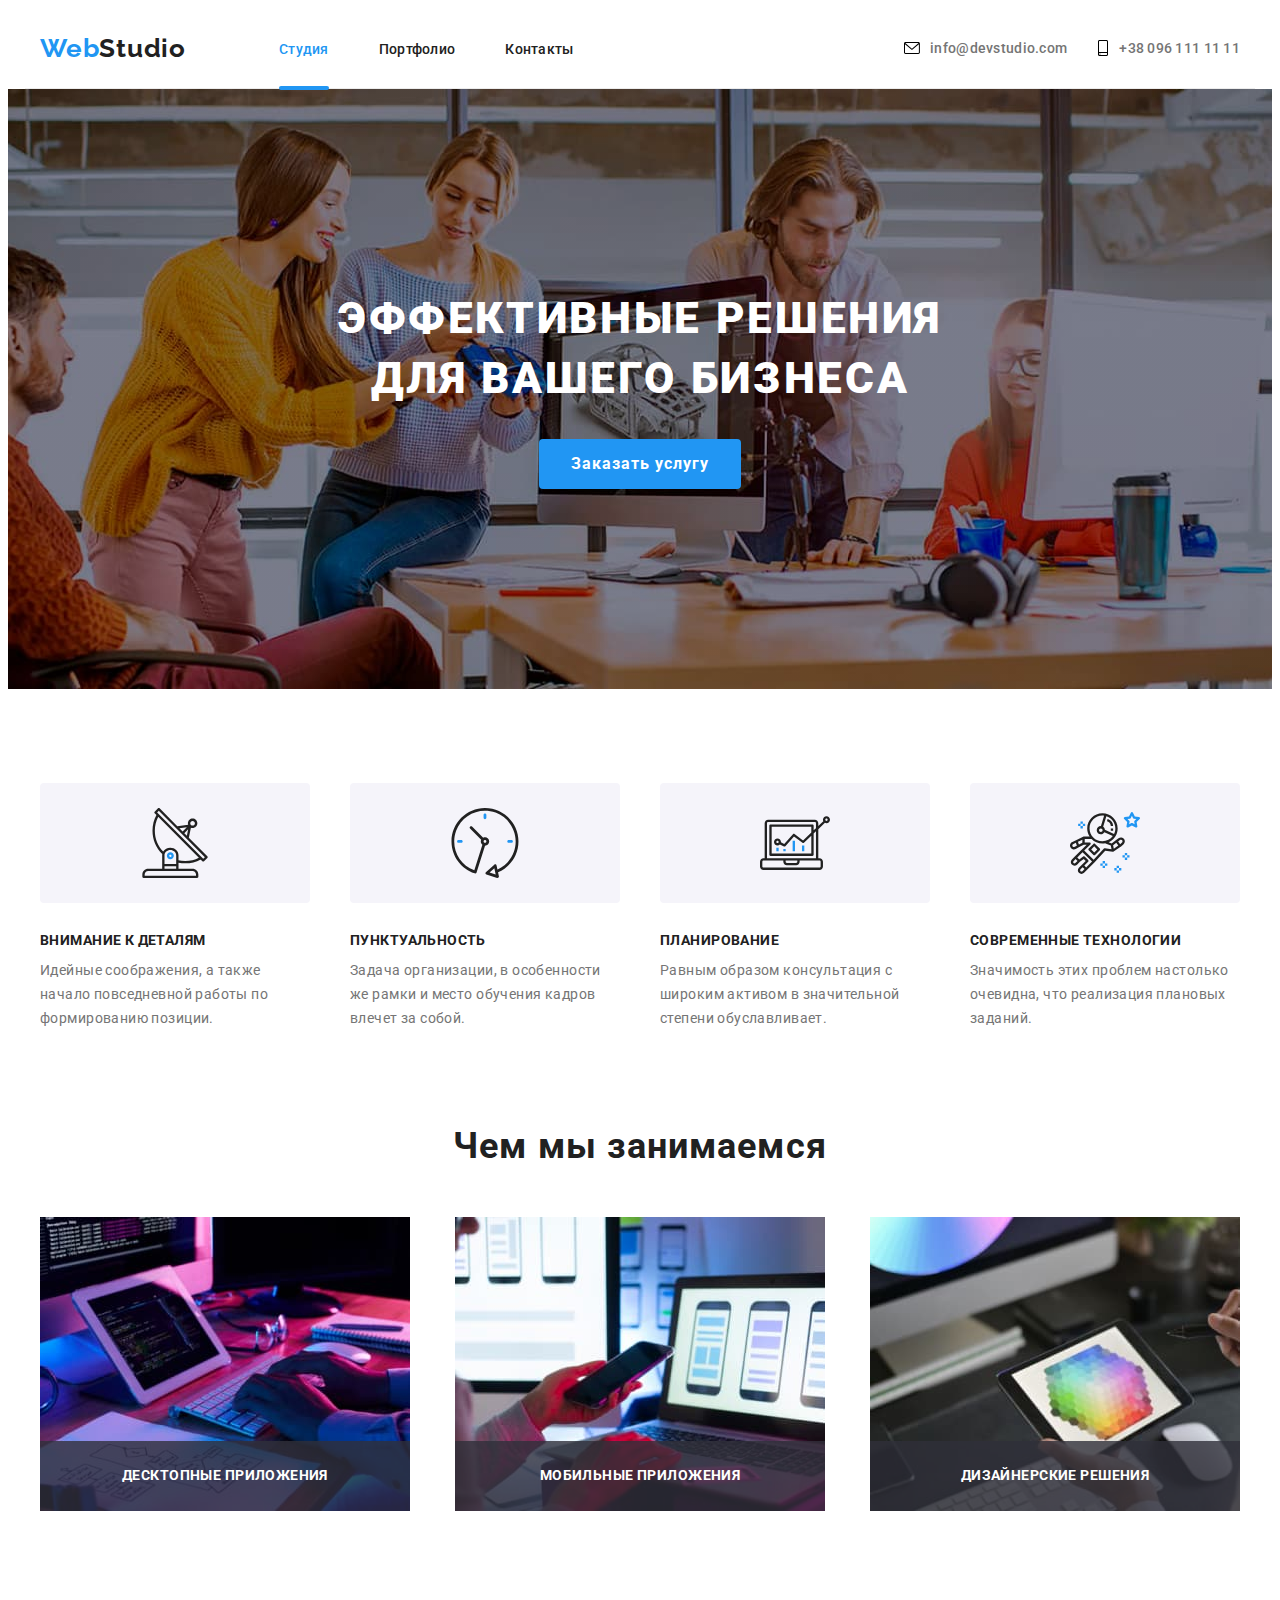
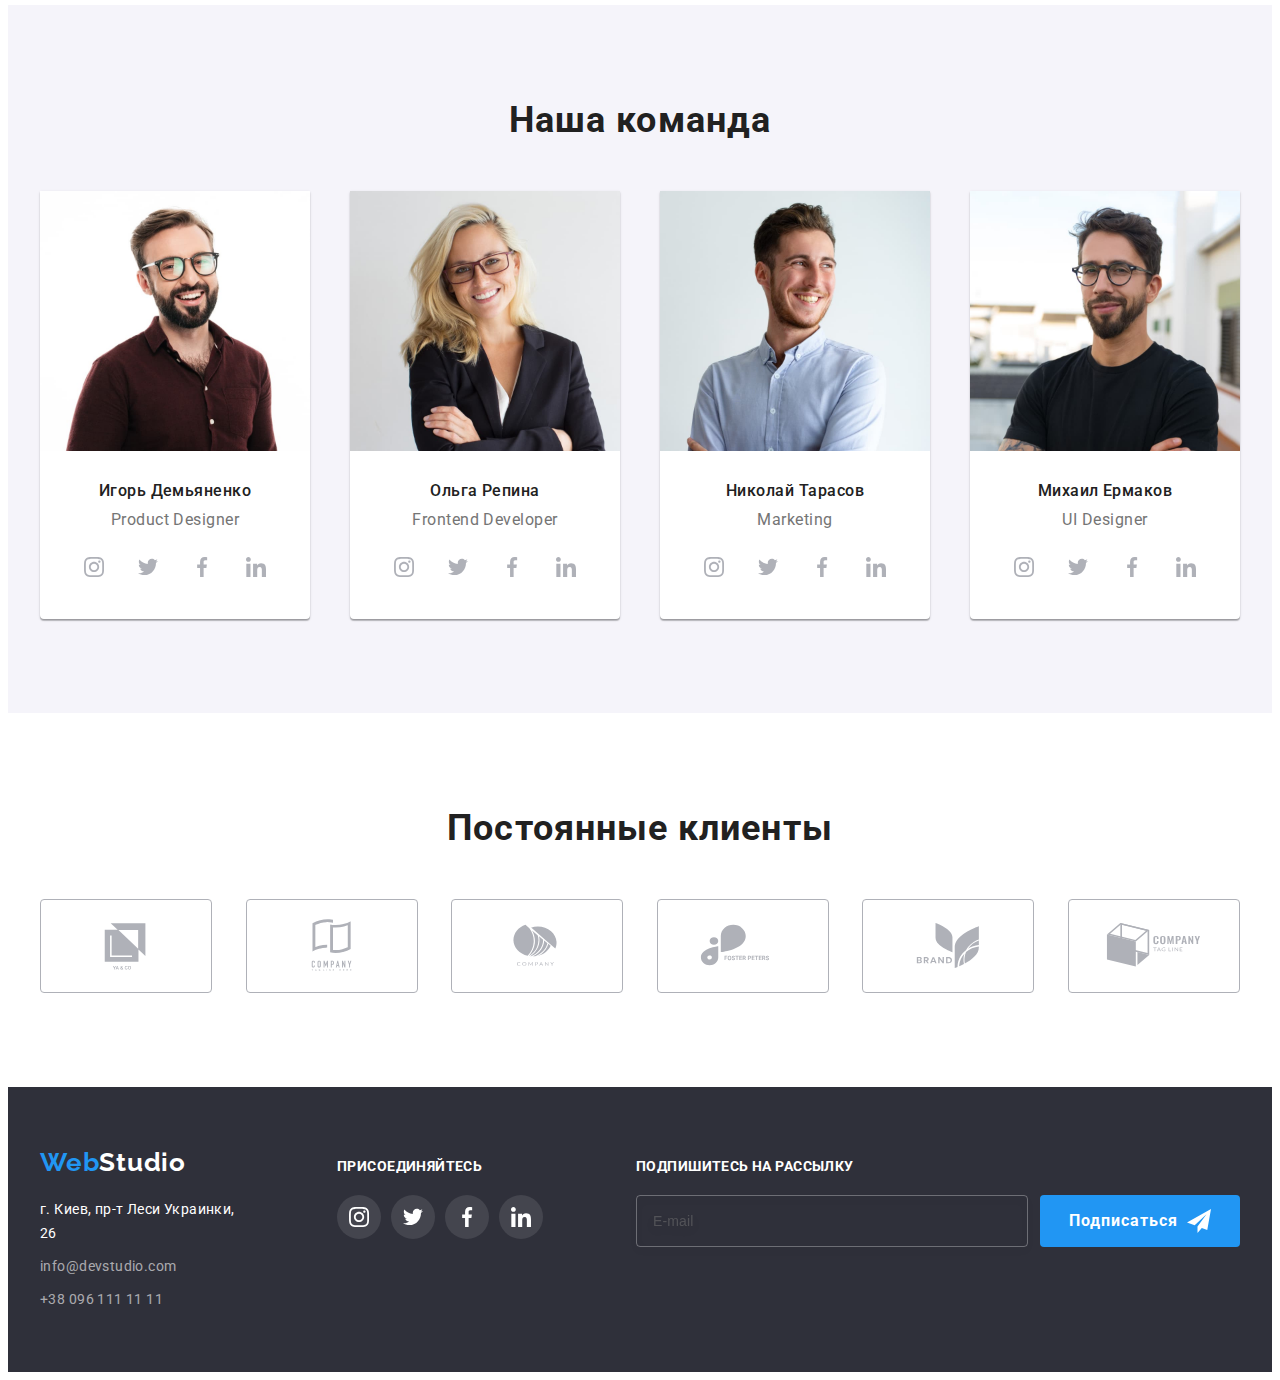
==== index.html @ 103e04bd "Initial commit" ====
<!DOCTYPE html>
<html lang="ru">
<head>
    <meta charset="UTF-8">
    <meta http-equiv="X-UA-Compatible" content="IE=edge">
    <meta name="viewport" content="width=device-width, initial-scale=1.0">
    <title>Document</title>
    <link rel="preconnect" href="https://fonts.googleapis.com">
    <link rel="preconnect" href="https://fonts.gstatic.com" crossorigin>
    <link href="https://fonts.googleapis.com/css2?family=Raleway:wght@700&family=Roboto:wght@400;500;700;900&display=swap"
        rel="stylesheet">
    <link rel="stylesheet" href="https://cdnjs.cloudflare.com/ajax/libs/modern-normalize/1.1.0/modern-normalize.min.css"
        integrity="sha512-wpPYUAdjBVSE4KJnH1VR1HeZfpl1ub8YT/NKx4PuQ5NmX2tKuGu6U/JRp5y+Y8XG2tV+wKQpNHVUX03MfMFn9Q=="
        crossorigin="anonymous" referrerpolicy="no-referrer" />
    <link rel="stylesheet" href="./css/styles.css">
</head>
<body>
    <header class="header conteiner">
        <div class=" box-header">
            <nav class="nav">
                <div><a href="./index.html" lang="en" class="logo"> <span>Web</span>Studio</a>
                </div>
                <ul class="nav-list">
                    <li class="nav-li"><a href="./index.html" class="nav-link"> <span class="active-page">Студия</span> </a></li>
                    <li class="nav-li"><a href="./portfolio.html" class="nav-link">Портфолио</a></li>
                    <li class="nav-li"><a href="" class="nav-link">Контакты</a></li>
                </ul>
            </nav>
        <div class="box-address">
            <a href="mailto:info@devstudio.com" class="contact">
                <svg width="16" height="12" class="icon-contact">
                    <use href="./images/icons.svg#icon-envelope"></use>
                </svg>
                info@devstudio.com </a>
        
            <a href="tel:+38096111111" class="contact">
                <svg width="12" height="16" class="icon-contact">
                    <use href="./images/icons.svg#icon-smartphone"></use>
                </svg>
                +38 096 111 11 11</a>
        </div>
        </div>
    
    </header>
<main>
    <section class="hero">
        <h1>Эффективные решения<br/> для вашего бизнеса</h1>
        <button type="button" class="button" data-modal-open>Заказать услугу</button>
    </section>

    <section class="benefits section">
        <div class="conteiner">
            <h2>Наши преимущество</h2>
            <ul class="benefits-list">
                <li class="benefits-list-item">
                    <div class="benefits-box">
                        <svg width="70" height="70">
                            <use href="./images/icons.svg#icon-antenna-1"></use>
                        </svg>
                    </div>
                    <h3>Внимание к деталям</h3>
                    <p>Идейные соображения, а также начало повседневной работы по формированию позиции.</p>
                </li>
                <li class="benefits-list-item">
                    <div class="benefits-box">
                        <svg width="70" height="70">
                            <use href="./images/icons.svg#icon-clock"></use>
                        </svg>
                    </div>
                    <h3>Пунктуальность</h3>
                    <p>Задача организации, в особенности же рамки и место обучения кадров влечет за собой.</p>
                </li>
                <li class="benefits-list-item">
                    <div class="benefits-box">
                        <svg width="70" height="70">
                            <use href="./images/icons.svg#icon-diagram"></use>
                        </svg>
                    </div>
                    <h3>Планирование</h3>
                    <p>Равным образом консультация с широким активом в значительной степени обуславливает.</p>
                </li>
                <li class="benefits-list-item">
                    <div class="benefits-box">
                        <svg width="70" height="70">
                            <use href="./images/icons.svg#icon-astronaut"></use>
                        </svg>
                    </div>
                    <h3>Cовременные технологии</h3>
                    <p>Значимость этих проблем настолько очевидна, что реализация плановых заданий.</p>
                </li>
            </ul>

        </div>
         
    </section>
    <section class="work section">
        <div class="conteiner">
            <h2>Чем мы занимаемся</h2>
            <ul class="work-list">
                <li class="work-list-item"> <img src="./images/box1.jpg" alt="написание кода" width="370" /> 
                    <div class="label">
                        <h3 class="title">Десктопные приложения</h3>
                    </div>
                </li>
                <li class="work-list-item"> <img src="./images/box2.jpg" alt="макет контента на телефон" width="370" /> 
                    <div class="label">
                        <h3 class="title">Мобильные приложения</h3>
                    </div>
                </li>
                <li class="work-list-item"> <img src="./images/box3.jpg" alt="палитра цветов на планшете" width="370" />
                    <div class="label">
                        <h3 class="title">Дизайнерские решения</h3>
                    </div>
                </li>
            </ul>
        </div>
       
    </section>
    <section class="comand  section">
        <div class="conteiner">
            <h2>Наша команда</h2>
            <ul class="comand-list">
                <li class="comand-list-item">
                    <img src="./images/img.jpg" alt="Игорь Демьяненко" width="270" />
                    <div class="about">
                        <h3>Игорь Демьяненко</h3>
                        <p>Product Designer</p>
                        <ul class="social-box">
                            <li class="social-icon">
                                <a href="" class="social-icon-link">
                                    <svg width="20" height="20">
                                        <use href="./images/icons.svg#icon-instagram"></use>
                                    </svg>
                                </a>
                                    
                            </li>
                            <li class="social-icon"> 
                                <a href="" class="social-icon-link">
                                    <svg width="20" height="20">
                                        <use href="./images/icons.svg#icon-twitter"></use>
                                    </svg>
                                </a>
                                    
                            </li>
                            <li class="social-icon">
                                <a href="" class="social-icon-link">
                                    <svg width="20" height="20">
                                        <use href="./images/icons.svg#icon-facebook"></use>
                                    </svg>
                                </a>
                                    
                            </li>
                            <li class="social-icon">
                                <a href="" class="social-icon-link">
                                    <svg width="20" height="20">
                                        <use href="./images/icons.svg#icon-linkedin"></use>
                                    </svg>
                                </a>
                                    
                            </li>
                        </ul>
                    </div>
                </li>
                <li class="comand-list-item">
                    <img src="./images/img2.jpg" alt="Ольга Репина" width="270" />
                    <div class="about">
                        <h3>Ольга Репина</h3>
                        <p>Frontend Developer</p>
                        <ul class="social-box">
                            <li class="social-icon">
                                <a href="" class="social-icon-link">
                                    <svg width="20" height="20">
                                        <use href="./images/icons.svg#icon-instagram"></use>
                                    </svg>
                                </a>
                        
                            </li>
                            <li class="social-icon">
                                <a href="" class="social-icon-link">
                                    <svg width="20" height="20">
                                        <use href="./images/icons.svg#icon-twitter"></use>
                                    </svg>
                                </a>
                        
                            </li>
                            <li class="social-icon">
                                <a href="" class="social-icon-link">
                                    <svg width="20" height="20">
                                        <use href="./images/icons.svg#icon-facebook"></use>
                                    </svg>
                                </a>
                        
                            </li>
                            <li class="social-icon">
                                <a href="" class="social-icon-link">
                                    <svg width="20" height="20">
                                        <use href="./images/icons.svg#icon-linkedin"></use>
                                    </svg>
                                </a>
                        
                            </li>
                        </ul>
                    </div>
                </li>
                <li class="comand-list-item">
                    <img src="./images/img3.jpg" alt="Николай Тарасов" width="270" />
                    <div class="about">
                        <h3>Николай Тарасов</h3>
                        <p>Marketing</p>
                        <ul class="social-box">
                            <li class="social-icon">
                                <a href="" class="social-icon-link">
                                    <svg width="20" height="20">
                                        <use href="./images/icons.svg#icon-instagram"></use>
                                    </svg>
                                </a>
                        
                            </li>
                            <li class="social-icon">
                                <a href="" class="social-icon-link">
                                    <svg width="20" height="20">
                                        <use href="./images/icons.svg#icon-twitter"></use>
                                    </svg>
                                </a>
                        
                            </li>
                            <li class="social-icon">
                                <a href="" class="social-icon-link">
                                    <svg width="20" height="20">
                                        <use href="./images/icons.svg#icon-facebook"></use>
                                    </svg>
                                </a>
                        
                            </li>
                            <li class="social-icon">
                                <a href="" class="social-icon-link">
                                    <svg width="20" height="20">
                                        <use href="./images/icons.svg#icon-linkedin"></use>
                                    </svg>
                                </a>
                        
                            </li>
                        </ul>
                    </div>
                </li>
                <li class="comand-list-item">
                    <img src="./images/img4.jpg" alt="Михаил Ермаков" width="270" />
                    <div class="about">
                        <h3>Михаил Ермаков</h3>
                        <p>UI Designer</p>
                        <ul class="social-box">
                            <li class="social-icon">
                                <a href="" class="social-icon-link">
                                    <svg width="20" height="20">
                                        <use href="./images/icons.svg#icon-instagram"></use>
                                    </svg>
                                </a>
                        
                            </li>
                            <li class="social-icon">
                                <a href="" class="social-icon-link">
                                    <svg width="20" height="20">
                                        <use href="./images/icons.svg#icon-twitter"></use>
                                    </svg>
                                </a>
                        
                            </li>
                            <li class="social-icon">
                                <a href="" class="social-icon-link">
                                    <svg width="20" height="20">
                                        <use href="./images/icons.svg#icon-facebook"></use>
                                    </svg>
                                </a>
                        
                            </li>
                            <li class="social-icon">
                                <a href="" class="social-icon-link">
                                    <svg width="20" height="20">
                                        <use href="./images/icons.svg#icon-linkedin"></use>
                                    </svg>
                                </a>
                        
                            </li>
                        </ul>
                    </div>
                </li>
            </ul>
        </div>
        
    </section>
    <section class="clients section">
        <div class="conteiner">
            <h2>Постоянные клиенты</h2>
            <ul class="clients-list">
                <li class="client-list-item">
                    <a href="" class="clients-link">
                        <svg width="106" height="60">
                            <use href="./images/icons.svg#icon-Logo"></use>
                        </svg>
                    </a>
                </li>
                <li class="client-list-item">
                    <a href="" class="clients-link">
                        <svg width="106" height="60">
                            <use href="./images/icons.svg#icon-Logo2"></use>
                        </svg>
                    </a>
                </li>
                <li class="client-list-item">
                    <a href="" class="clients-link">
                        <svg width="106" height="60">
                            <use href="./images/icons.svg#icon-Logo3"></use>
                        </svg>
                    </a>
                </li>
                <li class="client-list-item">
                    <a href="" class="clients-link">
                        <svg width="106" height="60">
                            <use href="./images/icons.svg#icon-Logo4"></use>
                        </svg>
                    </a>
                </li>
                <li class="client-list-item">
                    <a href="" class="clients-link">
                        <svg width="106" height="60">
                            <use href="./images/icons.svg#icon-Logo5"></use>
                        </svg>
                    </a>
                </li>
                <li class="client-list-item">
                    <a href="" class="clients-link">
                        <svg width="106" height="60">
                            <use href="./images/icons.svg#icon-Logo6"></use>
                        </svg>
                    </a>
                </li>
                
            </ul>
        </div>

    </section>

     
</main>
    <footer class="footer">
        <div class="conteiner">
            <div class="contact-box">
                <a href="./index.html" lang="en" class="logo-footer"> <span>Web</span>Studio</a>
                <address>
                    <ul>
                        <li class="address-list"> <a href="https://goo.gl/maps/yEBao31RHu9TZT2b6" class="address">г. Киев, пр-т Леси
                                Украинки, 26</a> </li>
                        <li class="address-list"> <a href="mailto:info@devstudio.com" class="mail">info@devstudio.com</a></li>
                        <li class="address-list"> <a href="tel:+38096111111" class="tell">+38 096 111 11 11</a></li>
                    </ul>
                </address>
            </div>
            <div class="social-box-footer">
                <h2 class="title-footer" >Присоединяйтесь</h2>
                <ul class="social-list-footer">
                    <li class="social-icon-footer">
                        <a href="" class="footer-social-link">
                            <svg width="20" height="20">
                                <use href="./images/icons.svg#icon-instagram"></use>
                            </svg>
                        </a>
                        
                    </li>
                    <li class="social-icon-footer">
                        <a href="" class="footer-social-link">
                            <svg width="20" height="20">
                                <use href="./images/icons.svg#icon-twitter"></use>
                            </svg>
                        </a>
                        
                    </li>
                    <li class="social-icon-footer">
                        <a href="" class="footer-social-link">
                            <svg width="20" height="20">
                                <use href="./images/icons.svg#icon-facebook"></use>
                            </svg>
                        </a>
                        
                    </li>
                    <li class="social-icon-footer">
                        <a href="" class="footer-social-link">
                            <svg width="20" height="20">
                                <use href="./images/icons.svg#icon-linkedin"></use>
                            </svg>
                        </a>
                    </li>
                </ul>
            </div>
            <form class="footer-form">
                <h2 class="title-footer">Подпишитесь на рассылку</h2>
                <div class="form">
                <label for="email"></label>
                <input type="email" name="email" id="email" placeholder="E-mail" class="email">
                <button type="submit" class="button">
                    <span>Подписаться</span> 
                    <svg  width="24" height="24" >
                        <use href="./images/icons.svg#icon-send"></use>
                    </svg>
                </button>
                </div>
                
            </form>
            
        </div>
        
    </footer>


<div class="backdrop is-hidden" data-modal>
    <div class="modal is-hidden">
        <form class="form-modal">
            <h3 class="title">Оставьте свои данные, мы вам перезвоним</h3>

            <label class="form-field">
                <span class="form-label">Имя</span>
                <input class="form-input" type="text" name="user-name" placeholder=" ">
                <span class="form-icon">
                    <svg width="18" height="18">
                        <use href="./images/icons.svg#icon-person"></use>
                    </svg>
                </span>
            </label>

             <label class="form-field">
                <span class="form-label">Телефон</span>
                <input class="form-input" type="tel" name="user-tel" placeholder=" ">
                <span class="form-icon">
                    <svg width="18" height="18">
                        <use href="./images/icons.svg#icon-phone"></use>
                    </svg>
                </span>
            </label>
          
            <label class="form-field">
                <span class="form-label">Почта</span>
                <input class="form-input" type="email" name="user-email" placeholder=" ">
                <span class="form-icon">
                    <svg width="18" height="18">
                        <use href="./images/icons.svg#icon-email"></use>
                    </svg>
                </span>
            </label>

            <label class="form-coment">
                <span class="form-label">Комментарий</span>
                <textarea  class="form-texterea" name="user-coment" placeholder="Введите текст"></textarea>
                <!-- <span class="form-icon">
                    <svg width="18" height="18">
                        <use href="./images/icons.svg#icon-email"></use>
                    </svg>
                </span> -->
            </label>

            <label class="form-checkbox">
                <input class="form-checkbox-hid" type="checkbox" name="policy">
                <span class="check-icon">
                    <svg class="border" width="16" height="15">
                        <use href="./images/icons.svg#icon-check"></use>
                    </svg>
                </span>
                <span class="label-checkbox">Соглашаюсь с рассылкой и принимаю <a href="" class="policy">Условия договора</a></span>
                
            </label>
            
            <button type="submit" class="button">Отправить</button>
            
        </form>
      <button type="button" class="close-icon" data-modal-close>
        <svg width="11" height="11">
            <use href="./images/icons.svg#icon-Vector">  </use>
        </svg>
      </button>
    </div>
</div>

<script src="./js/modal.js"></script>

</body>
</html>
---- css/styles.css ----
:root {
    --primary-text-color: #757575;
    --title-text-color: #212121;
    --accent-color:  #2196F3;
    --primary-white-color: #ffffff;
    --icons-color: #AFB1B8;
}

body {
        background-color: var(--primary-white-color);
        color: var(--primary-text-color);
        font-family:  Roboto, sans-serif;
        
}

h1, h2, h3, ul, p {
    margin: 0;
    padding: 0;
}

img {
    display: block;
}


/* *:hover,
*:focus {
    transition: opacity 2500ms cubic-bezier(0.4, 0, 0.2, 1);
} */

.conteiner {
    width: 1200px;
    margin-left: auto;
    margin-right: auto;
    padding-left: 15px;
    padding-right: 15px;
}

.section {
    padding-top: 94px;
    padding-bottom: 94px;

    
}



/* HEADER */

.header {
    /* height: 80px; */
    border-bottom: #ECECEC solid 1px;
    /* border: 1px solid red; */

}

.box-header {
    display: flex;
    justify-content: space-between;
    align-items: center;

}

.nav {
    display: flex;
    align-items: center;
}

.nav-list {
    display: flex;
}

.nav-li {
    position: relative;
}

.nav-li:not(:last-child) {
    margin-right: 50px;
}

.box-address {
    display: flex;
}



.box-contact{
    display: flex;
    align-items: center;

}
.box-contact:first-child {
    margin-right: 50px;
}


.nav-link {
    color: var(--title-text-color);
    font-weight: 500;
    font-size: 14px;
    line-height: 1.17;
    letter-spacing: 0.02em;
    text-decoration: none;

    padding: 32px 0;

    transition: color 250ms cubic-bezier(0.4, 0, 0.2, 1);
}



.nav-li,
.footer li {
    list-style-type: none;

}

.nav-link:hover,
.nav-link:focus,
.logo:hover,
.logo:focus,
.contact:hover,
.contact:focus,
.address:hover,
.address:focus,
.mail:hover,
.mail:focus,
.tell:hover,
.tell:focus {
    color: var(--accent-color);
    
}

.logo {
    margin-right: 93px;

    color: var(--title-text-color);
    font-family: 'Raleway';
    font-weight: 700;
    font-size: 26px;
    line-height: 1.19;
    letter-spacing: 0.03em;
    text-decoration: none;

    transition: color 250ms cubic-bezier(0.4, 0, 0.2, 1);
}

.logo span,
.active-page {
    color: var(--accent-color);
}

.active-page::after {
    position: absolute;
    content: "";
    left: 0;
    bottom: -32px;
    height: 4px;
    width: 100%;
    background-color: var(--accent-color);
    border-radius: 2px;
}


.contact {
    display: flex;
    align-items: center;


    color: var(--primary-text-color);
    text-decoration: none;
    font-weight: 500;
    font-size: 14px;
    line-height: 1.17;
    letter-spacing: 0.02em;

    padding: 32px 0;

    transition: color 250ms cubic-bezier(0.4, 0, 0.2, 1),
    fill 250ms cubic-bezier(0.4, 0, 0.2, 1);
   }

.contact:first-child {
       margin-right: 30px;
    }

.icon-header {
        padding-right: 10px;
    }

.contact:hover,
.contact:focus {
        fill: var(--accent-color);
    }

.contact span {
    color: var(--accent-color);
}


/* .contact::before {
    content: "";
    width: 16px;
    height: 12px;
    pading-right: 10px;
    background: red;
    background-image: url(../images/icons.svg#icon-smartphone);
    background-size: contain;
} */

.icon-contact {
    margin-right: 10px;
}




/* HERO */


.hero {
    /* height: calc(100vh - 80px);
    displey: flex;
    align-items: center;
    background-image: url("../images/baner.jpg"); */
    
    text-align: center;
    padding-top: 200px;
    padding-bottom: 200px;
    margin-left: auto;
    margin-right: auto;

    background: linear-gradient(to right, rgba(0, 0, 0, 0.1), 
    rgba(0, 0, 0, 0.1)), 
    url(../images/baner.jpg);
    background-repeat: no-repeat;
    background-size: cover;
    background-position: 50% 50%;

}

.hero h1 {
    margin-bottom: 30px;
 
    color: #ffffff;
    font-weight: 900;
    font-size: 44px;
    line-height: 1.36;
    letter-spacing: 0.06em;
    text-transform: uppercase;
}

.button {
   
    padding-top: 10px;
    padding-left: 32px;
    padding-bottom: 10px;
    padding-right: 32px;
    border-radius: 4px;

    background-color: var(--accent-color);
    font-family: inherit;
    font-weight: 700;
    font-size: 16px;
    line-height: 1.88;
    letter-spacing: 0.06em;
    color: #FFFFFF;
    border: none;
    cursor: pointer;
}


/* НАШЕ ПРЕИМУЩЕСТВО */

.benefits h2 {
    position: absolute;
    width: 1px;
    height: 1px;
    margin: -1px;
    border: 0;
    padding: 0;
    clip: rect(0 0 0 0);
    overflow: hidden;
}

.benefits-list {
    display: flex;
    justify-content: space-between;
}

.benefits h3 {
    margin-bottom: 10px;

    font-weight: 700;
    font-size: 14px;
    line-height: 1.14;
    letter-spacing: 0.03em;
    text-transform: uppercase;
    color: var(--title-text-color);
}

.benefits-list-item {
    width: 270px;
}

.benefits-box {
    display: flex;
    justify-content: center;
    align-items: center;
    margin-bottom: 30px;
    width: 270px;
    height: 120px;
    background-color: #F5F4FA;
    border-radius: 4px;
}


.benefits li,
.work li,
.comand li,
.filter li,
.examples li {
    list-style-type: none;
}

.benefits p {
    font-size: 14px;
    line-height: 1.71;
    letter-spacing: 0.03em;
}

/* WORK */

.work {
   padding-top: 0; 
}


.work-list {
    display: flex;
    justify-content: space-between;
}

.work-list-item {
    position: relative;
    
}

.work-list .label {
    display: flex;
    justify-content: center;
    align-items: center;

    position: absolute;
    left: 0;
    bottom: 0;
    
    height: 70px;
    width: 100%;
    background-color: rgba(47, 48, 58, 0.8);
}

.work-list .title {
    
    font-weight: 700;
    font-size: 14px;
    line-height: 1.14;
    text-align: center;
    
    letter-spacing: 0.03em;
    text-transform: uppercase;
    color: var(--primary-white-color);
}

.work h2,
.comand h2,
.clients h2 {
    margin-bottom: 50px;

    font-weight: 700;
    font-size: 36px;
    line-height: 1.17;
    text-align: center;
    letter-spacing: 0.03em;
    color: var(--title-text-color);
}



/* COMAND */

.comand  {
    background: #F5F4FA;
}

.comand-list {
    display: flex;
    justify-content: space-between;
}

.about {
    padding-top: 30px;
    padding-bottom: 30px;
    font-weight: 400;
    font-size: 16px;
    letter-spacing: 0.03em;
}

.comand h3 {
    /* margin-top: 30px; */
    margin-bottom: 10px;

    font-weight: 500;
    font-size: 16px;
    line-height: 1.19;
    color: var(--title-text-color);
    text-align: center;
}

.comand-list-item {
    width: 270px;
    /* height: 368px; */
    background: var(--primary-white-color);

    box-shadow: 0px 1px 3px rgba(0, 0, 0, 0.12), 0px 1px 1px rgba(0, 0, 0, 0.14), 0px 2px 1px rgba(0, 0, 0, 0.2);
    border-radius: 0px 0px 4px 4px;
}

.comand-list-item p {
    text-align: center
}

.social-box {
    display: flex;
    margin-top: 16px;
    justify-content: center;
}



.social-icon-link {
    display: flex;
    justify-content: center;
    align-items: center;

    width: 44px;
    height: 44px;
    border-radius: 50%;
    background-color: transparent;
    fill: var(--icons-color);

    transition: fill 250ms cubic-bezier(0.4, 0, 0.2, 1),
    background-color 250ms cubic-bezier(0.4, 0, 0.2, 1);
}

.social-icon-link:hover,
.social-icon-link:focus {
    fill: var(--primary-white-color);
    background-color: var(--accent-color);
}

.social-icon:not(:last-child) {
    margin-right: 10px;
}


/* CLIENTS */

.clients-list {
    
}

.client-list-item {
    list-style-type: none;
    
    }

.clients-list {
    display: flex;
    justify-content: space-between;

    }

.clients-link {
    display: flex;
    justify-content: center;
    align-items: center;

    width: 170px;
    height: 92px;
    border: 1px solid var(--icons-color);
    fill: var(--icons-color);
    border-radius: 4px;
    
    transition: fill 200ms cubic-bezier(0.4, 0, 0.2, 1),
    border-color 250ms cubic-bezier(0.4, 0, 0.2, 1);
}

    
        

.clients-link:hover,
.clients-link:focus {
    border-color: var(--accent-color);
    fill: var(--accent-color);

}


/* FOOTER */

.footer {
    
    /* padding-top: 60px; */
    /* padding-bottom: 60px; */
    background-color: #2F303A;
    /* width: 100vw; */
        
}

.footer .conteiner {
    display: flex;
}

.footer .contact-box {
    padding: 60px 0;
}


.logo-footer {
    display: inline-block;
   
    color: var(--primary-white-color);
    font-family: 'Raleway';
    font-weight: 700;
    font-size: 26px;
    line-height: 1.19;
    letter-spacing: 0.03em;
}

.logo-footer span {
    color: var(--accent-color);
}

.footer a {
    text-decoration: none;
}

.address-list:first-child {
    margin-top: 20px;
}

.address-list {
    margin-top: 9px;
    font-style: normal;
}

.address {
    display: inline-block;
   

    font-size: 14px;
    line-height: 1.71;
    letter-spacing: 0.03em;
    color: var(--primary-white-color);
    

}

.mail,
.tell {
    display: inline-block;
    

    font-weight: 400;
    font-size: 14px;
    line-height: 1.71;
    letter-spacing: 0.03em;
    color: rgba(255, 255, 255, 0.6);
   
}

.social-box-footer {
    margin-left: 85px;
    padding-top: 72px;
    padding-bottom: 100px;
}


.title-footer {
    margin-bottom: 20px;
    font-weight: 700;
    font-size: 14px;
    line-height: 1.14;
    letter-spacing: 0.03em;
    text-transform: uppercase;
    color: var(--primary-white-color);
}

.footer-social-link {
    display: flex;
    justify-content: center;
    align-items: center;
    
    width: 44px;
    height: 44px;
    border-radius: 50%;
    background-color: rgba(255, 255, 255, 0.1);
    fill: var(--primary-white-color);

    transition: background-color 250ms cubic-bezier(0.4, 0, 0.2, 1);

    
}

.footer-social-link:hover,
.footer-social-link:focus {
    background-color: var(--accent-color)
}

.social-list-footer {
    display: flex;

}

.social-icon-footer:not(:last-child) {
    margin-right: 10px;
}


.footer-form {
    margin-left: 93px;
    padding-top: 72px;
    padding-bottom: 94px;
}


.footer-form .form {
    display: flex;
}

.footer-form .email {
    width: 358px;
    background-color: inherit;
    padding: 15px 16px;
    margin-right: 12px;

    font-weight: 400;
    font-size: 16px;
    line-height: 1.25;
    letter-spacing: 0.03em;
    color: rgba(255, 255, 255, 0.6);
    border: 1px solid rgba(255, 255, 255, 0.3);
    filter: drop-shadow(0px 4px 4px rgba(0, 0, 0, 0.15));
    border-radius: 4px;
}

.footer-form .button {
    width: 200px;
    padding: 10px 29px;
    display: flex;
    justify-content: space-between;
    align-items: center;
    
}




/* PORTFOLIO */

.portfolio-title {
    display: none;
}

.filter {
    display: flex;
    justify-content: center;
    margin-bottom: 50px;
  }

.button-filter {
    display: inline-block;
    padding-left: 22px;
    padding-bottom: 6px;
    padding-right: 22px;
    padding-top: 6px;
    border-radius: 4px;

    background-color: #F5F4FA;
    font-family: inherit;
    font-weight: 500;
    font-size: 16px;
    line-height: 1.62;
    text-align: center;
    letter-spacing: 0.03em;
    color: var(--title-text-color);
    border: none;
    list-style-type: none;
    cursor: pointer;

    transition: background-color 250ms cubic-bezier(0.4, 0, 0.2, 1),
    color 250ms cubic-bezier(0.4, 0, 0.2, 1),
    box-shadow 250ms cubic-bezier(0.4, 0, 0.2, 1);
}

.filter-li:not(:last-child) {
    margin-right: 8px;
}



.button-filter:hover,
.button-filter:focus {
    background-color: #2196F3;
    color: var(--primary-white-color);
    box-shadow: 0px 3px 1px rgba(0, 0, 0, 0.1), 0px 1px 2px rgba(0, 0, 0, 0.08), 0px 2px 2px rgba(0, 0, 0, 0.12);
 }

.examples {
    display: flex;
    flex-wrap: wrap;
    justify-content: space-between;

    
}

.examples .box {
    position: relative;
    overflow: hidden;
}



.examples-list-item .hover {
    position: absolute;
    left: 0;
    top: 0;
    background-color: rgba(33, 150, 243, 0.9);
    height: 100%;
    width: 100%;

    padding: 63px 24px;

    transform: translateY(100%);
    transition: transform 250ms cubic-bezier(0.4, 0, 0.2, 1);

    font-size: 18px;
    line-height: 1.56;
    letter-spacing: 0.03em;
    color: var(--primary-white-color);

    /* opacity: 0; */

}

.examples-list-item:hover .hover {
    /* opacity: 1; */
    transform: translateY(0);
    
}


.examles-title {
    margin-bottom: 4px;
   
    font-weight: 700;
    font-size: 18px;
    line-height: 2;
    letter-spacing: 0.06em;
    color: var(--title-text-color);
}

.examples-list-item {
    height: 404px;
    width: 370px;
    
    margin-bottom: 30px;

    transition: box-shadow 250ms cubic-bezier(0.4, 0, 0.2, 1);
}

.examples-list-item:nth-last-child(-n+3){
    margin-bottom: 0;
}


 
.examples-list-item:hover,
.examples-list-item:focus {
    box-shadow: 
    0px 1px 1px rgba(0, 0, 0, 0.12), 
    0px 4px 4px rgba(0, 0, 0, 0.06), 
    1px 4px 6px rgba(0, 0, 0, 0.16);
}


.examples-list-item .about {
    padding-top: 20px;
    padding-right: 24px;
    padding-bottom: 20px;
    padding-left: 24px;
    border: #EEEEEE solid 1px;
    border-top: none;
}

.chapter {
    font-size: 16px;
    line-height: 1.88;
    letter-spacing: 0.03em;
    
}


/* MODAL */

.backdrop {
    position: fixed;
    top: 0;
    left: 0;
    background-color: rgba(0, 0, 0, 0.2);
    height: 100%;
    width: 100%;

    visibility: visible;
    opacity: 1;
    transform: scale(1);
    transition: opacity 250ms cubic-bezier(0.4, 0, 0.2, 1),
    transform 250ms cubic-bezier(0.4, 0, 0.2, 1),
    visibility 250ms cubic-bezier(0.4, 0, 0.2, 1);
}

.backdrop.is-hidden {
    visibility: hidden;
    pointer-events: none;
    opacity: 0;

    transform: scale(0.1);
 

}

.modal {
    position: absolute;
    top: 50%;
    left: 50%;
    transform: translate(-50%, -50%);
    width: 528px;
    height: 581px;
    background-color: var(--primary-white-color);
    box-shadow: 
    0px 1px 3px rgba(0, 0, 0, 0.12), 
    0px 1px 1px rgba(0, 0, 0, 0.14), 
    0px 2px 1px rgba(0, 0, 0, 0.2);
    border-radius: 4px;

    
}




.modal .close-icon {
    display: flex;
    justify-content: center;
    align-items: center;
    fill: var(--title-text-color);
    

    position: absolute;
    top: 8px;
    right: 8px;
    height: 30px;
    width: 30px;
    background-color: var(--primary-white-color);
    border: 1px solid rgba(0, 0, 0, 0.1);
    border-radius: 50%;
    cursor: pointer;

    fill: var(--title-text-color);
}


.modal .form-modal {
    padding: 40px;
    display: flex;
    flex-direction: column;

}


.modal .title {
    margin-bottom: 12px;
   
    font-weight: 700;
    font-size: 20px;
    line-height: 1.15;
    text-align: center;
    letter-spacing: 0.03em;

    color: var(--title-text-color);
}


.modal .form-field {
    position: relative;
    
    margin-bottom: 10px;

    /* border: 1px solid red; */
}


.modal .form-label {
    display: block;
    margin-bottom: 4px;

    font-weight: 400;
    font-size: 12px;
    line-height: 1.17;
    letter-spacing: 0.01em;
    
    color: var(--primary-text-color);

    /* border: 1px solid greenyellow; */
}

.modal .form-input {
    display: inline-block;
    width: 100%;
    height: 40px;
    padding-left: 42px;
    border: 1px solid rgba(33, 33, 33, 0.2);
    border-radius: 4px;
    cursor: pointer;

    transition: border-color 250ms cubic-bezier(0.4, 0, 0.2, 1);
    
}

.modal .form-icon {
    display: inline-block;
    position: absolute;
    bottom: 7px;
    left: 14px;
    fill: var(--title-text-color);

    transition: fill 250ms cubic-bezier(0.4, 0, 0.2, 1);
}

.modal .form-input:focus,
.modal .form-input:hover,
.modal .form-texterea:focus,
.modal .form-texterea:hover {
    border-color: var(--accent-color);
    
}

.modal .form-input:focus + .form-icon {
    fill: var(--accent-color);
}

.modal .form-input:focus,
.modal .form-texterea:focus {
    outline: none;
}

.modal .form-coment {
    position: relative;
    
}


.modal .form-texterea {
    resize: none;
    width: 100%;
    height: 120px;
    padding: 12px 16px;
    border: 1px solid rgba(33, 33, 33, 0.2);
    border-radius: 4px;
    cursor: pointer;
    transition: border-color 250ms cubic-bezier(0.4, 0, 0.2, 1);
}

::-webkit-input-placeholder {
    font-weight: 400;
    font-size: 14px;
    line-height: 1.14;
    letter-spacing: 0.01em;
    color: rgba(117, 117, 117, 0.5);

}

:-moz-placeholder {
    font-weight: 400;
    font-size: 14px;
    line-height: 1.14;
    letter-spacing: 0.01em;
    color: rgba(117, 117, 117, 0.5);
}

::-moz-placeholder {
    font-weight: 400;
    font-size: 14px;
    line-height: 1.14;
    letter-spacing: 0.01em;
    color: rgba(117, 117, 117, 0.5);
}

:-ms-input-placeholder {

    font-weight: 400;
    font-size: 14px;
    line-height: 1.14;
    letter-spacing: 0.01em;
    color: rgba(117, 117, 117, 0.5);
}

.modal .form-checkbox {
    margin-top: 20px;
    position: relative;
    margin-bottom: 30px;
  

}

.modal .form-checkbox-hid {
    position: absolute;
    width: 1px;
    height: 1px;
    margin: -1px;
    border: 0;
    padding: 0;
    clip: rect(0 0 0 0);
    overflow: hidden;
}


.modal .check-icon {
    display: inline-block;
    position: absolute;
    top: 3px;
    left: 0;
    width: 16px;
    height: 15px;
    fill: transparent;
    border: 1px solid var(--title-text-color);
    border-radius: 2px;
    transition: fill 250ms cubic-bezier(0.4, 0, 0.2, 1);
}

.modal .label-checkbox {

    font-weight: 400;
    font-size: 14px;
    line-height: 1.71;
    letter-spacing: 0.03em;
    color: var(--primary-text-color);

    margin-left: 36px;
    
}

.modal .form-checkbox-hid:checked + .check-icon {
    fill: var(--accent-color);

}


.modal .border {
    display: inline-block;
    position: absolute;
    top: -1px;
    left: -1px;
}


.modal .policy {
    color: var(--accent-color);
}

.modal .button {
    margin: 0 auto;
    width: 200px;
    box-shadow: 0px 4px 4px rgba(0, 0, 0, 0.15);
    border-radius: 4px;
}
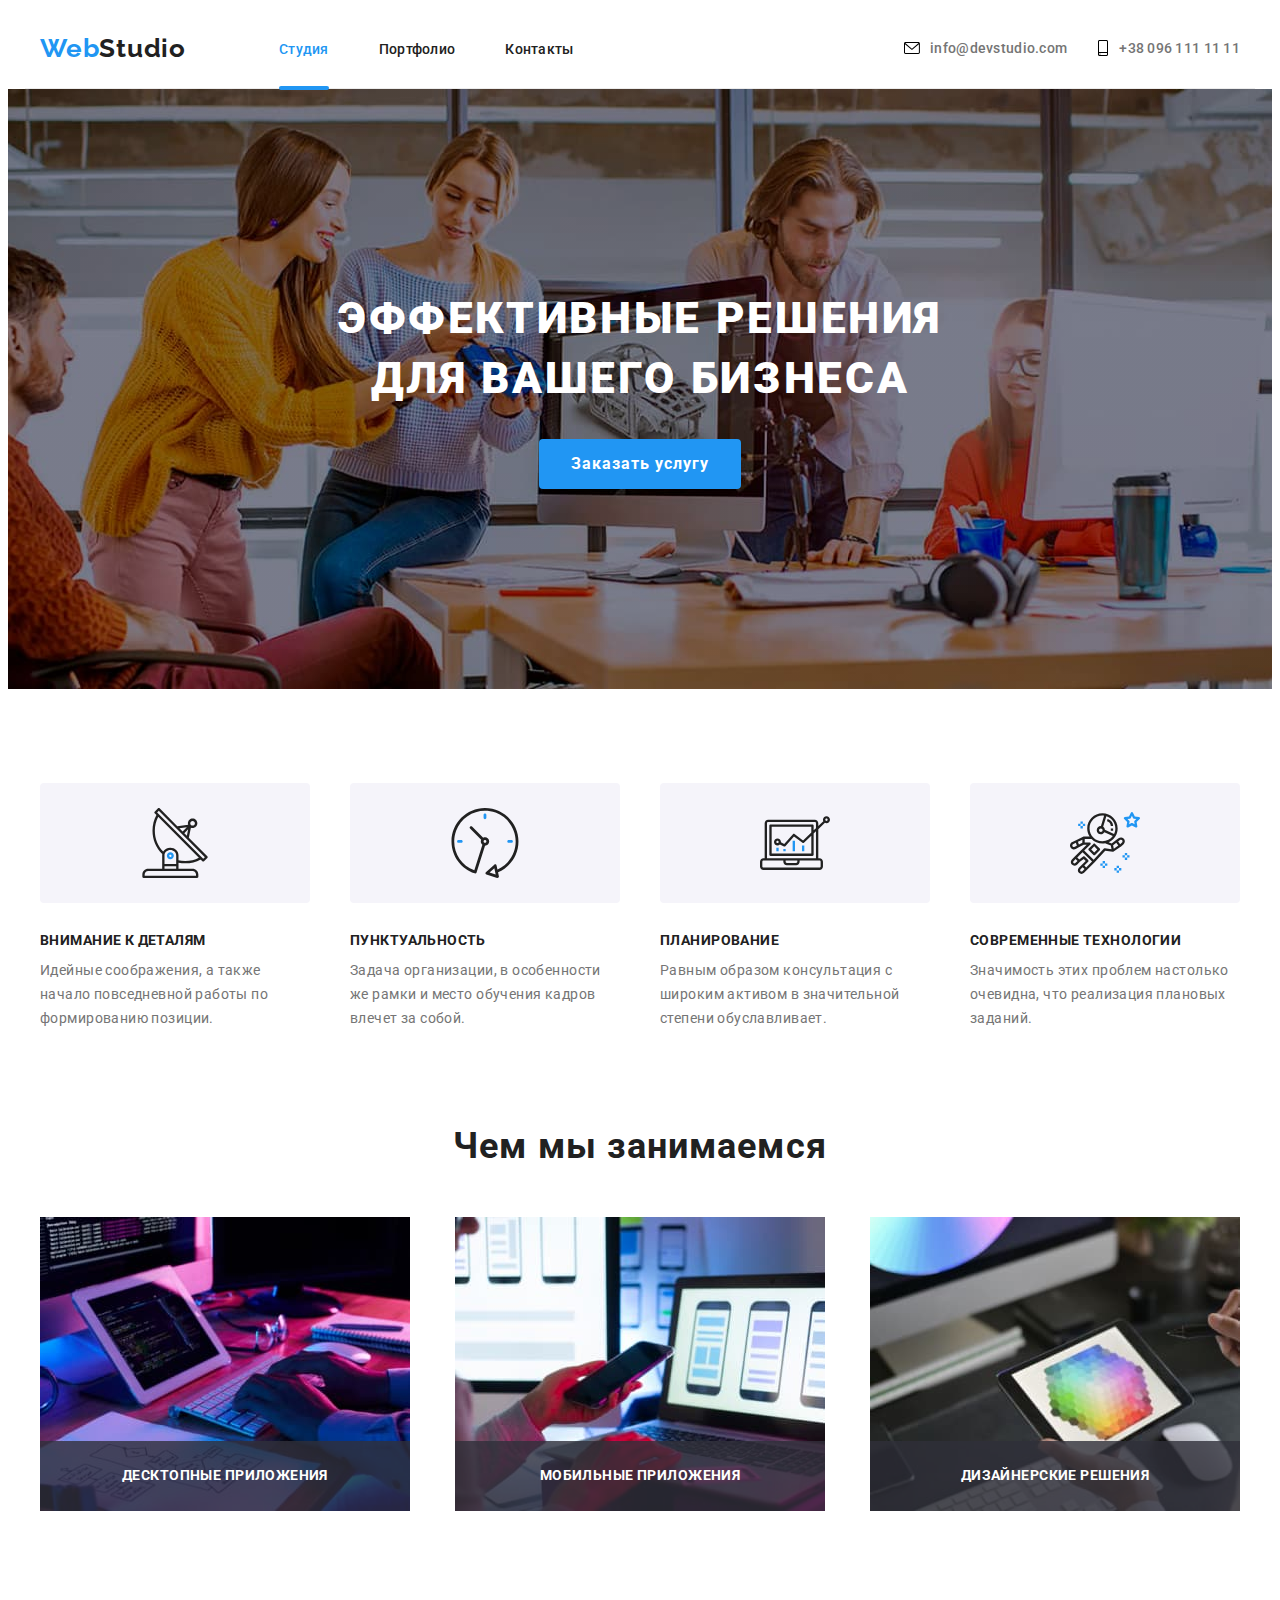
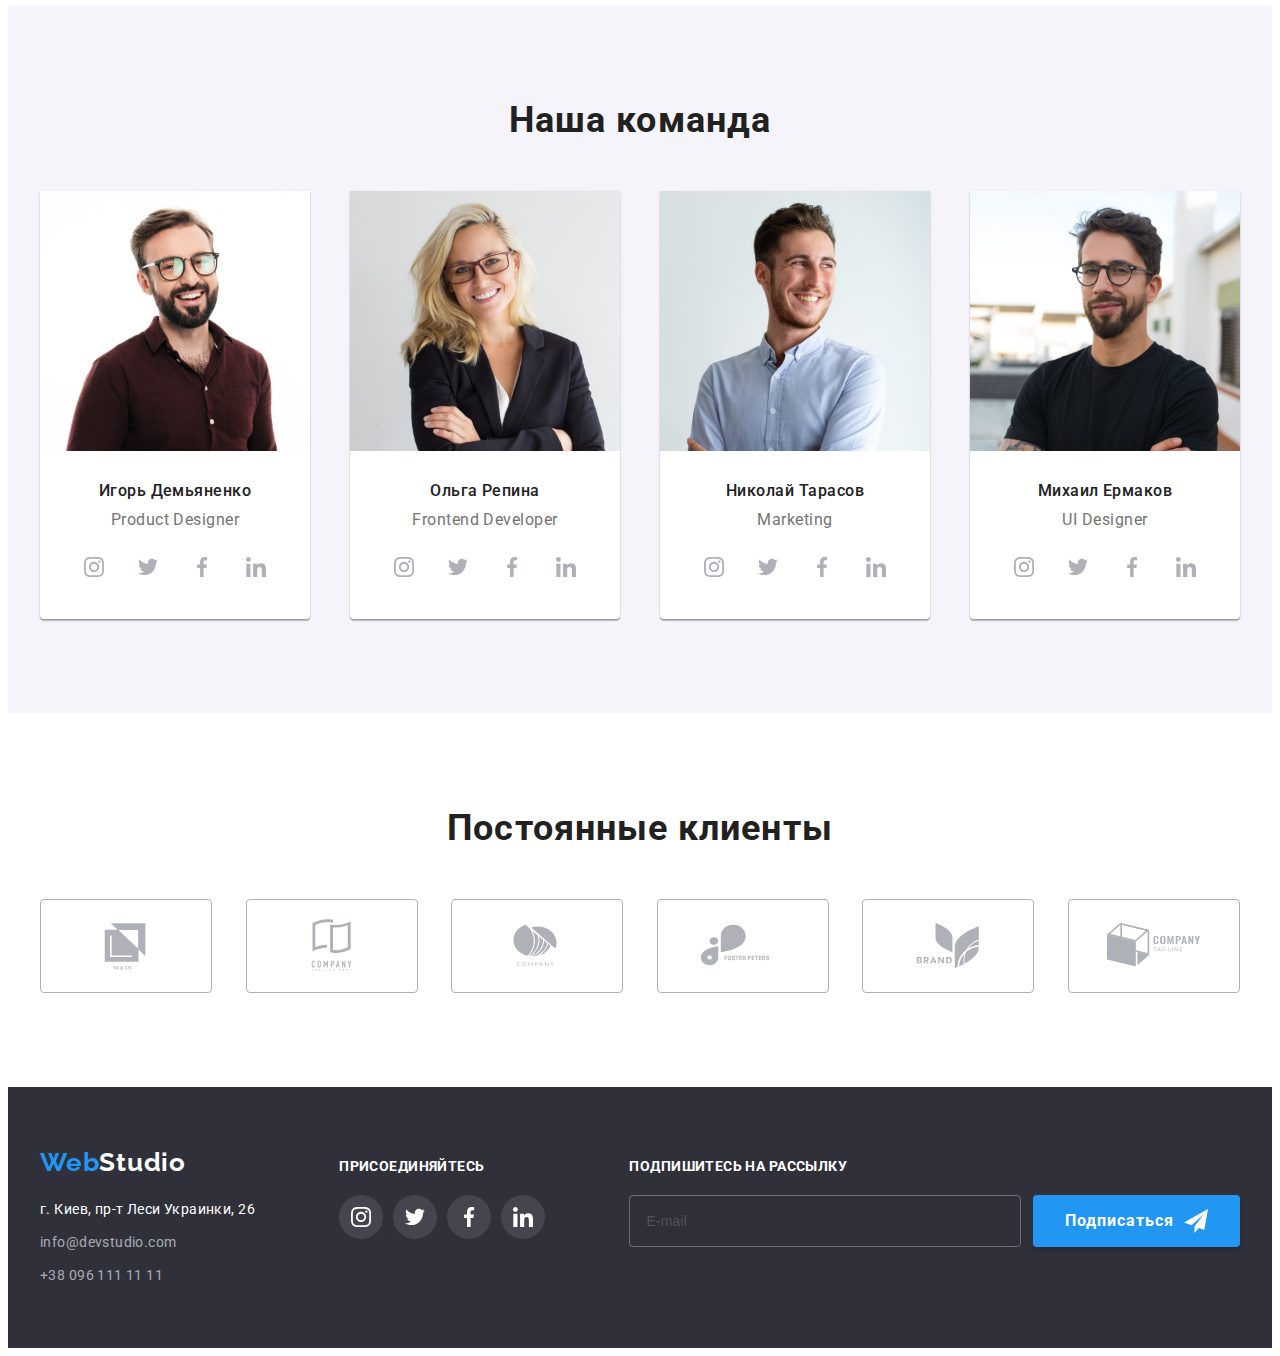
==== commit 5ac6f2c5: "add bem" ====
--- a/index.html
+++ b/index.html
@@ -16,25 +16,25 @@
 </head>
 <body>
     <header class="header conteiner">
-        <div class=" box-header">
-            <nav class="nav">
-                <div><a href="./index.html" lang="en" class="logo"> <span>Web</span>Studio</a>
+        <div class="header__box">
+            <nav class="header__nav">
+                <div><a href="./index.html" lang="en" class="logo header__logo"> <span class="logo--accent">Web</span>Studio</a>
                 </div>
-                <ul class="nav-list">
-                    <li class="nav-li"><a href="./index.html" class="nav-link"> <span class="active-page">Студия</span> </a></li>
-                    <li class="nav-li"><a href="./portfolio.html" class="nav-link">Портфолио</a></li>
-                    <li class="nav-li"><a href="" class="nav-link">Контакты</a></li>
+                <ul class="header__list">
+                    <li class="header__li"><a href="./index.html" class="header__link header__link--active">Студия</a></li>
+                    <li class="header__li"><a href="./portfolio.html" class="header__link">Портфолио</a></li>
+                    <li class="header__li"><a href="" class="header__link">Контакты</a></li>
                 </ul>
             </nav>
-        <div class="box-address">
-            <a href="mailto:info@devstudio.com" class="contact">
-                <svg width="16" height="12" class="icon-contact">
+        <div class="header__box">
+            <a href="mailto:info@devstudio.com" class="header__contact">
+                <svg width="16" height="12" class="header__icon">
                     <use href="./images/icons.svg#icon-envelope"></use>
                 </svg>
                 info@devstudio.com </a>
         
-            <a href="tel:+38096111111" class="contact">
-                <svg width="12" height="16" class="icon-contact">
+            <a href="tel:+38096111111" class="header__contact">
+                <svg width="12" height="16" class="header__icon">
                     <use href="./images/icons.svg#icon-smartphone"></use>
                 </svg>
                 +38 096 111 11 11</a>
@@ -44,72 +44,71 @@
     </header>
 <main>
     <section class="hero">
-        <h1>Эффективные решения<br/> для вашего бизнеса</h1>
+        <h1 class="hero__title">Эффективные решения<br/> для вашего бизнеса</h1>
         <button type="button" class="button" data-modal-open>Заказать услугу</button>
     </section>
 
     <section class="benefits section">
         <div class="conteiner">
-            <h2>Наши преимущество</h2>
-            <ul class="benefits-list">
-                <li class="benefits-list-item">
-                    <div class="benefits-box">
+            <h2 class="benefits__title">Наши преимущество</h2>
+            <ul class="benefits__list">
+                <li class="benefits__item">
+                    <div class="benefits__box">
                         <svg width="70" height="70">
                             <use href="./images/icons.svg#icon-antenna-1"></use>
                         </svg>
                     </div>
-                    <h3>Внимание к деталям</h3>
-                    <p>Идейные соображения, а также начало повседневной работы по формированию позиции.</p>
-                </li>
-                <li class="benefits-list-item">
-                    <div class="benefits-box">
+                    <h3 class="benefits__topic">Внимание к деталям</h3>
+                    <p class="benefits__about">Идейные соображения, а также начало повседневной работы по формированию позиции.</p>
+                </li>
+                <li class="benefits__item">
+                    <div class="benefits__box">
                         <svg width="70" height="70">
                             <use href="./images/icons.svg#icon-clock"></use>
                         </svg>
                     </div>
-                    <h3>Пунктуальность</h3>
-                    <p>Задача организации, в особенности же рамки и место обучения кадров влечет за собой.</p>
-                </li>
-                <li class="benefits-list-item">
-                    <div class="benefits-box">
+                    <h3 class="benefits__topic">Пунктуальность</h3>
+                    <p class="benefits__about">Задача организации, в особенности же рамки и место обучения кадров влечет за собой.</p>
+                </li>
+                <li class="benefits__item">
+                    <div class="benefits__box">
                         <svg width="70" height="70">
                             <use href="./images/icons.svg#icon-diagram"></use>
                         </svg>
                     </div>
-                    <h3>Планирование</h3>
-                    <p>Равным образом консультация с широким активом в значительной степени обуславливает.</p>
-                </li>
-                <li class="benefits-list-item">
-                    <div class="benefits-box">
+                    <h3 class="benefits__topic">Планирование</h3>
+                    <p class="benefits__about">Равным образом консультация с широким активом в значительной степени обуславливает.</p>
+                </li>
+                <li class="benefits__item">
+                    <div class="benefits__box">
                         <svg width="70" height="70">
                             <use href="./images/icons.svg#icon-astronaut"></use>
                         </svg>
                     </div>
-                    <h3>Cовременные технологии</h3>
-                    <p>Значимость этих проблем настолько очевидна, что реализация плановых заданий.</p>
+                    <h3 class="benefits__topic">Cовременные технологии</h3>
+                    <p class="benefits__about">Значимость этих проблем настолько очевидна, что реализация плановых заданий.</p>
                 </li>
             </ul>
-
         </div>
          
     </section>
     <section class="work section">
         <div class="conteiner">
-            <h2>Чем мы занимаемся</h2>
-            <ul class="work-list">
-                <li class="work-list-item"> <img src="./images/box1.jpg" alt="написание кода" width="370" /> 
-                    <div class="label">
-                        <h3 class="title">Десктопные приложения</h3>
-                    </div>
-                </li>
-                <li class="work-list-item"> <img src="./images/box2.jpg" alt="макет контента на телефон" width="370" /> 
-                    <div class="label">
-                        <h3 class="title">Мобильные приложения</h3>
-                    </div>
-                </li>
-                <li class="work-list-item"> <img src="./images/box3.jpg" alt="палитра цветов на планшете" width="370" />
-                    <div class="label">
-                        <h3 class="title">Дизайнерские решения</h3>
+            <h2 class="work__title">Чем мы занимаемся</h2>
+            <ul class="work__list">
+                <li class="work__item"> <img src="./images/box1.jpg" alt="написание кода" width="370" /> 
+                    <div class="work__label">
+                        <h3 class="work__topic">Десктопные приложения</h3>
+                    </div>
+                </li>
+                <li class="work__item"> <img src="./images/box2.jpg" alt="макет контента на телефон" width="370" /> 
+                    <div class="work__label">
+                        <h3 class="work__topic">Мобильные приложения</h3>
+                    </div>
+                </li>
+                <li class="work__item"> <img src="./images/box3.jpg" alt="палитра цветов на планшете" width="370" />
+                    <div class="work__label">
+                        <h3 class="work__topic">Дизайнерские решения</h3>
                     </div>
                 </li>
             </ul>
@@ -118,40 +117,40 @@
     </section>
     <section class="comand  section">
         <div class="conteiner">
-            <h2>Наша команда</h2>
-            <ul class="comand-list">
-                <li class="comand-list-item">
+            <h2 class="comand__title">Наша команда</h2>
+            <ul class="comand__list">
+                <li class="comand__item">
                     <img src="./images/img.jpg" alt="Игорь Демьяненко" width="270" />
-                    <div class="about">
-                        <h3>Игорь Демьяненко</h3>
-                        <p>Product Designer</p>
-                        <ul class="social-box">
-                            <li class="social-icon">
-                                <a href="" class="social-icon-link">
+                    <div class="comand__box">
+                        <h3 class="comand__topic" >Игорь Демьяненко</h3>
+                        <p class="comand__about" >Product Designer</p>
+                        <ul class="social comand__social">
+                            <li class="social__item">
+                                <a href="" class="social__link">
                                     <svg width="20" height="20">
                                         <use href="./images/icons.svg#icon-instagram"></use>
                                     </svg>
                                 </a>
                                     
                             </li>
-                            <li class="social-icon"> 
-                                <a href="" class="social-icon-link">
+                            <li class="social__item"> 
+                                <a href="" class="social__link">
                                     <svg width="20" height="20">
                                         <use href="./images/icons.svg#icon-twitter"></use>
                                     </svg>
                                 </a>
                                     
                             </li>
-                            <li class="social-icon">
-                                <a href="" class="social-icon-link">
+                            <li class="social__item">
+                                <a href="" class="social__link">
                                     <svg width="20" height="20">
                                         <use href="./images/icons.svg#icon-facebook"></use>
                                     </svg>
                                 </a>
                                     
                             </li>
-                            <li class="social-icon">
-                                <a href="" class="social-icon-link">
+                            <li class="social__item">
+                                <a href="" class="social__link">
                                     <svg width="20" height="20">
                                         <use href="./images/icons.svg#icon-linkedin"></use>
                                     </svg>
@@ -161,38 +160,38 @@
                         </ul>
                     </div>
                 </li>
-                <li class="comand-list-item">
+                <li class="comand__item">
                     <img src="./images/img2.jpg" alt="Ольга Репина" width="270" />
-                    <div class="about">
-                        <h3>Ольга Репина</h3>
-                        <p>Frontend Developer</p>
-                        <ul class="social-box">
-                            <li class="social-icon">
-                                <a href="" class="social-icon-link">
+                    <div class="comand__box">
+                        <h3 class="comand__topic" >Ольга Репина</h3>
+                        <p class="comand__about" >Frontend Developer</p>
+                        <ul class="social comand__social">
+                            <li class="social__item">
+                                <a href="" class="social__link">
                                     <svg width="20" height="20">
                                         <use href="./images/icons.svg#icon-instagram"></use>
                                     </svg>
                                 </a>
                         
                             </li>
-                            <li class="social-icon">
-                                <a href="" class="social-icon-link">
+                            <li class="social__item">
+                                <a href="" class="social__link">
                                     <svg width="20" height="20">
                                         <use href="./images/icons.svg#icon-twitter"></use>
                                     </svg>
                                 </a>
                         
                             </li>
-                            <li class="social-icon">
-                                <a href="" class="social-icon-link">
+                            <li class="social__item">
+                                <a href="" class="social__link">
                                     <svg width="20" height="20">
                                         <use href="./images/icons.svg#icon-facebook"></use>
                                     </svg>
                                 </a>
                         
                             </li>
-                            <li class="social-icon">
-                                <a href="" class="social-icon-link">
+                            <li class="social__item">
+                                <a href="" class="social__link">
                                     <svg width="20" height="20">
                                         <use href="./images/icons.svg#icon-linkedin"></use>
                                     </svg>
@@ -202,38 +201,38 @@
                         </ul>
                     </div>
                 </li>
-                <li class="comand-list-item">
+                <li class="comand__item">
                     <img src="./images/img3.jpg" alt="Николай Тарасов" width="270" />
-                    <div class="about">
-                        <h3>Николай Тарасов</h3>
-                        <p>Marketing</p>
-                        <ul class="social-box">
-                            <li class="social-icon">
-                                <a href="" class="social-icon-link">
+                    <div class="comand__box">
+                        <h3 class="comand__topic" >Николай Тарасов</h3>
+                        <p class="comand__about" >Marketing</p>
+                        <ul class="social comand__social">
+                            <li class="social__item">
+                                <a href="" class="social__link">
                                     <svg width="20" height="20">
                                         <use href="./images/icons.svg#icon-instagram"></use>
                                     </svg>
                                 </a>
                         
                             </li>
-                            <li class="social-icon">
-                                <a href="" class="social-icon-link">
+                            <li class="social__item">
+                                <a href="" class="social__link">
                                     <svg width="20" height="20">
                                         <use href="./images/icons.svg#icon-twitter"></use>
                                     </svg>
                                 </a>
                         
                             </li>
-                            <li class="social-icon">
-                                <a href="" class="social-icon-link">
+                            <li class="social__item">
+                                <a href="" class="social__link">
                                     <svg width="20" height="20">
                                         <use href="./images/icons.svg#icon-facebook"></use>
                                     </svg>
                                 </a>
                         
                             </li>
-                            <li class="social-icon">
-                                <a href="" class="social-icon-link">
+                            <li class="social__item">
+                                <a href="" class="social__link">
                                     <svg width="20" height="20">
                                         <use href="./images/icons.svg#icon-linkedin"></use>
                                     </svg>
@@ -243,38 +242,38 @@
                         </ul>
                     </div>
                 </li>
-                <li class="comand-list-item">
+                <li class="comand__item">
                     <img src="./images/img4.jpg" alt="Михаил Ермаков" width="270" />
-                    <div class="about">
-                        <h3>Михаил Ермаков</h3>
-                        <p>UI Designer</p>
-                        <ul class="social-box">
-                            <li class="social-icon">
-                                <a href="" class="social-icon-link">
+                    <div class="comand__box">
+                        <h3 class="comand__topic" >Михаил Ермаков</h3>
+                        <p class="comand__about" >UI Designer</p>
+                        <ul class="social comand__social">
+                            <li class="social__item">
+                                <a href="" class="social__link">
                                     <svg width="20" height="20">
                                         <use href="./images/icons.svg#icon-instagram"></use>
                                     </svg>
                                 </a>
                         
                             </li>
-                            <li class="social-icon">
-                                <a href="" class="social-icon-link">
+                            <li class="social__item">
+                                <a href="" class="social__link">
                                     <svg width="20" height="20">
                                         <use href="./images/icons.svg#icon-twitter"></use>
                                     </svg>
                                 </a>
                         
                             </li>
-                            <li class="social-icon">
-                                <a href="" class="social-icon-link">
+                            <li class="social__item">
+                                <a href="" class="social__link">
                                     <svg width="20" height="20">
                                         <use href="./images/icons.svg#icon-facebook"></use>
                                     </svg>
                                 </a>
                         
                             </li>
-                            <li class="social-icon">
-                                <a href="" class="social-icon-link">
+                            <li class="social__item">
+                                <a href="" class="social__link">
                                     <svg width="20" height="20">
                                         <use href="./images/icons.svg#icon-linkedin"></use>
                                     </svg>
@@ -290,45 +289,45 @@
     </section>
     <section class="clients section">
         <div class="conteiner">
-            <h2>Постоянные клиенты</h2>
-            <ul class="clients-list">
+            <h2 class="clients__title" >Постоянные клиенты</h2>
+            <ul class="clients__list">
+                <li>
+                    <a href="" class="clients__link">
+                        <svg width="106" height="60">
+                            <use href="./images/icons.svg#icon-Logo"></use>
+                        </svg>
+                    </a>
+                </li>
                 <li class="client-list-item">
-                    <a href="" class="clients-link">
-                        <svg width="106" height="60">
-                            <use href="./images/icons.svg#icon-Logo"></use>
-                        </svg>
-                    </a>
-                </li>
-                <li class="client-list-item">
-                    <a href="" class="clients-link">
+                    <a href="" class="clients__link">
                         <svg width="106" height="60">
                             <use href="./images/icons.svg#icon-Logo2"></use>
                         </svg>
                     </a>
                 </li>
-                <li class="client-list-item">
-                    <a href="" class="clients-link">
+                <li>
+                    <a href="" class="clients__link">
                         <svg width="106" height="60">
                             <use href="./images/icons.svg#icon-Logo3"></use>
                         </svg>
                     </a>
                 </li>
-                <li class="client-list-item">
-                    <a href="" class="clients-link">
+                <li>
+                    <a href="" class="clients__link">
                         <svg width="106" height="60">
                             <use href="./images/icons.svg#icon-Logo4"></use>
                         </svg>
                     </a>
                 </li>
-                <li class="client-list-item">
-                    <a href="" class="clients-link">
+                <li>
+                    <a href="" class="clients__link">
                         <svg width="106" height="60">
                             <use href="./images/icons.svg#icon-Logo5"></use>
                         </svg>
                     </a>
                 </li>
-                <li class="client-list-item">
-                    <a href="" class="clients-link">
+                <li>
+                    <a href="" class="clients__link">
                         <svg width="106" height="60">
                             <use href="./images/icons.svg#icon-Logo6"></use>
                         </svg>
@@ -343,61 +342,62 @@
      
 </main>
     <footer class="footer">
-        <div class="conteiner">
-            <div class="contact-box">
-                <a href="./index.html" lang="en" class="logo-footer"> <span>Web</span>Studio</a>
-                <address>
+        <div class="conteiner footer__conteiner">
+            <div class="footer__box">
+                <a href="./index.html" lang="en" class="logo footer__logo"> <span class="footer__logo--accent">Web</span>Studio</a>
+                <address class="address">
                     <ul>
-                        <li class="address-list"> <a href="https://goo.gl/maps/yEBao31RHu9TZT2b6" class="address">г. Киев, пр-т Леси
+                        <li class="address__item"> <a href="https://goo.gl/maps/yEBao31RHu9TZT2b6" class="address__link">г. Киев, пр-т Леси
                                 Украинки, 26</a> </li>
-                        <li class="address-list"> <a href="mailto:info@devstudio.com" class="mail">info@devstudio.com</a></li>
-                        <li class="address-list"> <a href="tel:+38096111111" class="tell">+38 096 111 11 11</a></li>
+                        <li class="address__item"> <a href="mailto:info@devstudio.com" class="address__link address__link--color">info@devstudio.com</a></li>
+                        <li class="address__item"> <a href="tel:+38096111111" class="address__link address__link--color">+38 096 111 11 11</a></li>
                     </ul>
                 </address>
             </div>
-            <div class="social-box-footer">
-                <h2 class="title-footer" >Присоединяйтесь</h2>
-                <ul class="social-list-footer">
-                    <li class="social-icon-footer">
-                        <a href="" class="footer-social-link">
-                            <svg width="20" height="20">
-                                <use href="./images/icons.svg#icon-instagram"></use>
-                            </svg>
-                        </a>
-                        
-                    </li>
-                    <li class="social-icon-footer">
-                        <a href="" class="footer-social-link">
-                            <svg width="20" height="20">
-                                <use href="./images/icons.svg#icon-twitter"></use>
-                            </svg>
-                        </a>
-                        
-                    </li>
-                    <li class="social-icon-footer">
-                        <a href="" class="footer-social-link">
-                            <svg width="20" height="20">
-                                <use href="./images/icons.svg#icon-facebook"></use>
-                            </svg>
-                        </a>
-                        
-                    </li>
-                    <li class="social-icon-footer">
-                        <a href="" class="footer-social-link">
-                            <svg width="20" height="20">
-                                <use href="./images/icons.svg#icon-linkedin"></use>
-                            </svg>
-                        </a>
-                    </li>
-                </ul>
+            <div class="footer_box2">
+                <h2 class="footer__title">Присоединяйтесь</h2>
+                <ul class="social">
+                            <li class="social__item">
+                                <a href="" class="social__link footer__link--color">
+                                    <svg width="20" height="20">
+                                        <use href="./images/icons.svg#icon-instagram"></use>
+                                    </svg>
+                                </a>
+                                    
+                            </li>
+                            <li class="social__item"> 
+                                <a href="" class="social__link footer__link--color">
+                                    <svg width="20" height="20">
+                                        <use href="./images/icons.svg#icon-twitter"></use>
+                                    </svg>
+                                </a>
+                                    
+                            </li>
+                            <li class="social__item">
+                                <a href="" class="social__link footer__link--color">
+                                    <svg width="20" height="20">
+                                        <use href="./images/icons.svg#icon-facebook"></use>
+                                    </svg>
+                                </a>
+                                    
+                            </li>
+                            <li class="social__item">
+                                <a href="" class="social__link footer__link--color">
+                                    <svg width="20" height="20">
+                                        <use href="./images/icons.svg#icon-linkedin"></use>
+                                    </svg>
+                                </a>
+                                    
+                            </li>
+                        </ul>
             </div>
-            <form class="footer-form">
-                <h2 class="title-footer">Подпишитесь на рассылку</h2>
-                <div class="form">
+            <form class="form">
+                <h2 class="form__title">Подпишитесь на рассылку</h2>
+                <div class="form__box">
                 <label for="email"></label>
-                <input type="email" name="email" id="email" placeholder="E-mail" class="email">
-                <button type="submit" class="button">
-                    <span>Подписаться</span> 
+                <input type="email" name="email" id="email" placeholder="E-mail" class="form__email">
+                <button type="submit" class="button form__button">
+                    <span class="form__action">Подписаться</span> 
                     <svg  width="24" height="24" >
                         <use href="./images/icons.svg#icon-send"></use>
                     </svg>
@@ -413,64 +413,59 @@
 
 <div class="backdrop is-hidden" data-modal>
     <div class="modal is-hidden">
-        <form class="form-modal">
-            <h3 class="title">Оставьте свои данные, мы вам перезвоним</h3>
-
-            <label class="form-field">
-                <span class="form-label">Имя</span>
-                <input class="form-input" type="text" name="user-name" placeholder=" ">
-                <span class="form-icon">
+        <form class="bid">
+            <h3 class="bid__title">Оставьте свои данные, мы вам перезвоним</h3>
+
+            <label class="bid__field">
+                <span class="bid__label">Имя</span>
+                <input class="bid__input" type="text" name="user-name" placeholder=" ">
+                <span class="bid__icon">
                     <svg width="18" height="18">
                         <use href="./images/icons.svg#icon-person"></use>
                     </svg>
                 </span>
             </label>
 
-             <label class="form-field">
-                <span class="form-label">Телефон</span>
-                <input class="form-input" type="tel" name="user-tel" placeholder=" ">
-                <span class="form-icon">
+             <label class="bid__field">
+                <span class="bid__label">Телефон</span>
+                <input class="bid__input" type="tel" name="user-tel" placeholder=" ">
+                <span class="bid__icon">
                     <svg width="18" height="18">
                         <use href="./images/icons.svg#icon-phone"></use>
                     </svg>
                 </span>
             </label>
           
-            <label class="form-field">
-                <span class="form-label">Почта</span>
-                <input class="form-input" type="email" name="user-email" placeholder=" ">
-                <span class="form-icon">
+            <label class="bid__field">
+                <span class="bid__label">Почта</span>
+                <input class="bid__input" type="email" name="user-email" placeholder=" ">
+                <span class="bid__icon">
                     <svg width="18" height="18">
                         <use href="./images/icons.svg#icon-email"></use>
                     </svg>
                 </span>
             </label>
 
-            <label class="form-coment">
-                <span class="form-label">Комментарий</span>
-                <textarea  class="form-texterea" name="user-coment" placeholder="Введите текст"></textarea>
-                <!-- <span class="form-icon">
-                    <svg width="18" height="18">
-                        <use href="./images/icons.svg#icon-email"></use>
-                    </svg>
-                </span> -->
+            <label class="bid__coment">
+                <span class="bid__label">Комментарий</span>
+                <textarea  class="bid__texterea" name="user-coment" placeholder="Введите текст"></textarea>
             </label>
 
-            <label class="form-checkbox">
-                <input class="form-checkbox-hid" type="checkbox" name="policy">
-                <span class="check-icon">
-                    <svg class="border" width="16" height="15">
+            <label class="bid__checkbox">
+                <input class="bid__checkbox--hid" type="checkbox" name="policy">
+                <span class="bid__checkicon">
+                    <svg class="bid__border" width="16" height="15">
                         <use href="./images/icons.svg#icon-check"></use>
                     </svg>
                 </span>
-                <span class="label-checkbox">Соглашаюсь с рассылкой и принимаю <a href="" class="policy">Условия договора</a></span>
+                <span class="bid__policy">Соглашаюсь с рассылкой и принимаю <a href="" class="bid__pact">Условия договора</a></span>
                 
             </label>
             
             <button type="submit" class="button">Отправить</button>
             
         </form>
-      <button type="button" class="close-icon" data-modal-close>
+      <button type="button" class="bid__close" data-modal-close>
         <svg width="11" height="11">
             <use href="./images/icons.svg#icon-Vector">  </use>
         </svg>
--- a/css/styles.css
+++ b/css/styles.css
@@ -22,6 +22,13 @@
     display: block;
 }
 
+li {
+    list-style-type: none;
+}
+
+a {
+    text-decoration:none;
+}
 
 /* *:hover,
 *:focus {
@@ -48,59 +55,44 @@
 /* HEADER */
 
 .header {
-    /* height: 80px; */
     border-bottom: #ECECEC solid 1px;
-    /* border: 1px solid red; */
-
-}
-
-.box-header {
+
+}
+
+.header__box {
     display: flex;
     justify-content: space-between;
     align-items: center;
 
 }
 
-.nav {
+.header__nav {
     display: flex;
     align-items: center;
 }
 
-.nav-list {
-    display: flex;
-}
-
-.nav-li {
+.header__list {
+    display: flex;
+}
+
+.header__li {
     position: relative;
 }
 
-.nav-li:not(:last-child) {
+.header__li:not(:last-child) {
     margin-right: 50px;
 }
 
-.box-address {
-    display: flex;
-}
-
-
-
-.box-contact{
-    display: flex;
-    align-items: center;
-
-}
-.box-contact:first-child {
-    margin-right: 50px;
-}
-
-
-.nav-link {
+.header__box {
+    display: flex;
+}
+
+.header__link {
     color: var(--title-text-color);
     font-weight: 500;
     font-size: 14px;
     line-height: 1.17;
     letter-spacing: 0.02em;
-    text-decoration: none;
 
     padding: 32px 0;
 
@@ -109,48 +101,45 @@
 
 
 
-.nav-li,
-.footer li {
-    list-style-type: none;
-
-}
-
-.nav-link:hover,
-.nav-link:focus,
+.header__link:hover,
+.header__link:focus,
 .logo:hover,
 .logo:focus,
-.contact:hover,
-.contact:focus,
-.address:hover,
-.address:focus,
+.header__contact:hover,
+.header__contact:focus,
 .mail:hover,
 .mail:focus,
 .tell:hover,
-.tell:focus {
+.tell:focus 
+{
     color: var(--accent-color);
     
 }
 
 .logo {
-    margin-right: 93px;
-
+    
     color: var(--title-text-color);
     font-family: 'Raleway';
     font-weight: 700;
     font-size: 26px;
     line-height: 1.19;
     letter-spacing: 0.03em;
-    text-decoration: none;
+   
 
     transition: color 250ms cubic-bezier(0.4, 0, 0.2, 1);
 }
 
-.logo span,
-.active-page {
+
+.header__logo {
+    margin-right: 93px;
+}
+
+.logo--accent,
+.header__link--active {
     color: var(--accent-color);
 }
 
-.active-page::after {
+.header__link--active::after {
     position: absolute;
     content: "";
     left: 0;
@@ -162,13 +151,12 @@
 }
 
 
-.contact {
+.header__contact {
     display: flex;
     align-items: center;
 
 
     color: var(--primary-text-color);
-    text-decoration: none;
     font-weight: 500;
     font-size: 14px;
     line-height: 1.17;
@@ -180,35 +168,19 @@
     fill 250ms cubic-bezier(0.4, 0, 0.2, 1);
    }
 
-.contact:first-child {
+.header__contact:first-child {
        margin-right: 30px;
     }
 
-.icon-header {
-        padding-right: 10px;
-    }
-
-.contact:hover,
-.contact:focus {
+
+
+.header__contact:hover,
+.header__contact:focus {
         fill: var(--accent-color);
     }
 
-.contact span {
-    color: var(--accent-color);
-}
-
-
-/* .contact::before {
-    content: "";
-    width: 16px;
-    height: 12px;
-    pading-right: 10px;
-    background: red;
-    background-image: url(../images/icons.svg#icon-smartphone);
-    background-size: contain;
-} */
-
-.icon-contact {
+
+.header__icon {
     margin-right: 10px;
 }
 
@@ -219,10 +191,6 @@
 
 
 .hero {
-    /* height: calc(100vh - 80px);
-    displey: flex;
-    align-items: center;
-    background-image: url("../images/baner.jpg"); */
     
     text-align: center;
     padding-top: 200px;
@@ -239,7 +207,7 @@
 
 }
 
-.hero h1 {
+.hero__title {
     margin-bottom: 30px;
  
     color: #ffffff;
@@ -272,7 +240,7 @@
 
 /* НАШЕ ПРЕИМУЩЕСТВО */
 
-.benefits h2 {
+.benefits__title {
     position: absolute;
     width: 1px;
     height: 1px;
@@ -283,12 +251,12 @@
     overflow: hidden;
 }
 
-.benefits-list {
+.benefits__list {
     display: flex;
     justify-content: space-between;
 }
 
-.benefits h3 {
+.benefits__topic {
     margin-bottom: 10px;
 
     font-weight: 700;
@@ -299,11 +267,11 @@
     color: var(--title-text-color);
 }
 
-.benefits-list-item {
+.benefits__item {
     width: 270px;
 }
 
-.benefits-box {
+.benefits__box {
     display: flex;
     justify-content: center;
     align-items: center;
@@ -315,15 +283,8 @@
 }
 
 
-.benefits li,
-.work li,
-.comand li,
-.filter li,
-.examples li {
-    list-style-type: none;
-}
-
-.benefits p {
+
+.benefits__about {
     font-size: 14px;
     line-height: 1.71;
     letter-spacing: 0.03em;
@@ -336,17 +297,17 @@
 }
 
 
-.work-list {
+.work__list {
     display: flex;
     justify-content: space-between;
 }
 
-.work-list-item {
+.work__item {
     position: relative;
     
 }
 
-.work-list .label {
+.work__label {
     display: flex;
     justify-content: center;
     align-items: center;
@@ -360,7 +321,7 @@
     background-color: rgba(47, 48, 58, 0.8);
 }
 
-.work-list .title {
+.work__topic {
     
     font-weight: 700;
     font-size: 14px;
@@ -372,9 +333,9 @@
     color: var(--primary-white-color);
 }
 
-.work h2,
-.comand h2,
-.clients h2 {
+.work__title,
+.comand__title,
+.clients__title {
     margin-bottom: 50px;
 
     font-weight: 700;
@@ -393,12 +354,12 @@
     background: #F5F4FA;
 }
 
-.comand-list {
+.comand__list {
     display: flex;
     justify-content: space-between;
 }
 
-.about {
+.comand__box {
     padding-top: 30px;
     padding-bottom: 30px;
     font-weight: 400;
@@ -406,8 +367,8 @@
     letter-spacing: 0.03em;
 }
 
-.comand h3 {
-    /* margin-top: 30px; */
+.comand__topic {
+   
     margin-bottom: 10px;
 
     font-weight: 500;
@@ -417,28 +378,29 @@
     text-align: center;
 }
 
-.comand-list-item {
+.comand__item {
     width: 270px;
-    /* height: 368px; */
     background: var(--primary-white-color);
-
     box-shadow: 0px 1px 3px rgba(0, 0, 0, 0.12), 0px 1px 1px rgba(0, 0, 0, 0.14), 0px 2px 1px rgba(0, 0, 0, 0.2);
     border-radius: 0px 0px 4px 4px;
 }
 
-.comand-list-item p {
+.comand__about {
     text-align: center
 }
 
-.social-box {
-    display: flex;
+.social {
+    display: flex;
+    
+    justify-content: center;
+}
+
+.comand__social {
     margin-top: 16px;
-    justify-content: center;
-}
-
-
-
-.social-icon-link {
+}
+
+
+.social__link {
     display: flex;
     justify-content: center;
     align-items: center;
@@ -453,35 +415,27 @@
     background-color 250ms cubic-bezier(0.4, 0, 0.2, 1);
 }
 
-.social-icon-link:hover,
-.social-icon-link:focus {
+.social__link:hover,
+.social__link:focus {
     fill: var(--primary-white-color);
     background-color: var(--accent-color);
 }
 
-.social-icon:not(:last-child) {
+.social__item:not(:last-child) {
     margin-right: 10px;
 }
 
 
 /* CLIENTS */
 
-.clients-list {
-    
-}
-
-.client-list-item {
-    list-style-type: none;
-    
-    }
-
-.clients-list {
+
+.clients__list {
     display: flex;
     justify-content: space-between;
 
-    }
-
-.clients-link {
+}
+
+.clients__link {
     display: flex;
     justify-content: center;
     align-items: center;
@@ -499,8 +453,8 @@
     
         
 
-.clients-link:hover,
-.clients-link:focus {
+.clients__link:hover,
+.clients__link:focus {
     border-color: var(--accent-color);
     fill: var(--accent-color);
 
@@ -510,84 +464,67 @@
 /* FOOTER */
 
 .footer {
-    
-    /* padding-top: 60px; */
-    /* padding-bottom: 60px; */
     background-color: #2F303A;
-    /* width: 100vw; */
-        
-}
-
-.footer .conteiner {
-    display: flex;
-}
-
-.footer .contact-box {
+    width: 100%;
+         
+}
+
+.footer__conteiner {
+    display: flex;
+    justify-content: space-between;
+    align-items: baseline;
     padding: 60px 0;
 }
 
 
-.logo-footer {
+
+.footer__logo {
+    color: var(--primary-white-color)
+}
+
+.footer__logo--accent {
+    color: var(--accent-color);
+
+    /* border: 1px solid white; */
+}
+
+
+
+.address__item:first-child {
+    margin-top: 20px;
+}
+
+.address__item:not(:first-child){
+    margin-top: 9px;
+}
+
+.address__item {
+    font-style: normal;
+    
+
+    /* border: 1px solid  red; */
+}
+
+
+.address__link {
+    color: var(--primary-white-color);
     display: inline-block;
-   
-    color: var(--primary-white-color);
-    font-family: 'Raleway';
-    font-weight: 700;
-    font-size: 26px;
-    line-height: 1.19;
-    letter-spacing: 0.03em;
-}
-
-.logo-footer span {
-    color: var(--accent-color);
-}
-
-.footer a {
-    text-decoration: none;
-}
-
-.address-list:first-child {
-    margin-top: 20px;
-}
-
-.address-list {
-    margin-top: 9px;
-    font-style: normal;
-}
-
-.address {
-    display: inline-block;
-   
-
     font-size: 14px;
     line-height: 1.71;
     letter-spacing: 0.03em;
-    color: var(--primary-white-color);
-    
-
-}
-
-.mail,
-.tell {
-    display: inline-block;
-    
-
-    font-weight: 400;
-    font-size: 14px;
-    line-height: 1.71;
-    letter-spacing: 0.03em;
+}
+
+.address__link--color {
     color: rgba(255, 255, 255, 0.6);
-   
-}
-
-.social-box-footer {
-    margin-left: 85px;
-    padding-top: 72px;
-    padding-bottom: 100px;
-}
-
-
-.title-footer {
+
+}
+
+
+
+
+
+.footer__title,
+.form__title {
     margin-bottom: 20px;
     font-weight: 700;
     font-size: 14px;
@@ -597,49 +534,17 @@
     color: var(--primary-white-color);
 }
 
-.footer-social-link {
-    display: flex;
-    justify-content: center;
-    align-items: center;
-    
-    width: 44px;
-    height: 44px;
-    border-radius: 50%;
+.footer__link--color {
     background-color: rgba(255, 255, 255, 0.1);
     fill: var(--primary-white-color);
-
-    transition: background-color 250ms cubic-bezier(0.4, 0, 0.2, 1);
-
-    
-}
-
-.footer-social-link:hover,
-.footer-social-link:focus {
-    background-color: var(--accent-color)
-}
-
-.social-list-footer {
-    display: flex;
-
-}
-
-.social-icon-footer:not(:last-child) {
-    margin-right: 10px;
-}
-
-
-.footer-form {
-    margin-left: 93px;
-    padding-top: 72px;
-    padding-bottom: 94px;
-}
-
-
-.footer-form .form {
-    display: flex;
-}
-
-.footer-form .email {
+}
+
+
+.form__box {
+    display: flex;
+}
+
+.form__email {
     width: 358px;
     background-color: inherit;
     padding: 15px 16px;
@@ -655,22 +560,33 @@
     border-radius: 4px;
 }
 
-.footer-form .button {
-    width: 200px;
-    padding: 10px 29px;
+.form__button {
+    /* width: 200px;
+    padding: 10px 29px; */
     display: flex;
     justify-content: space-between;
     align-items: center;
     
 }
 
+.form__action {
+    padding-right: 10px;
+}
+
 
 
 
 /* PORTFOLIO */
 
-.portfolio-title {
-    display: none;
+.portfolio__title {
+    position: absolute;
+    width: 1px;
+    height: 1px;
+    margin: -1px;
+    border: 0;
+    padding: 0;
+    clip: rect(0 0 0 0);
+    overflow: hidden;
 }
 
 .filter {
@@ -679,7 +595,7 @@
     margin-bottom: 50px;
   }
 
-.button-filter {
+.filter__button {
     display: inline-block;
     padding-left: 22px;
     padding-bottom: 6px;
@@ -704,14 +620,14 @@
     box-shadow 250ms cubic-bezier(0.4, 0, 0.2, 1);
 }
 
-.filter-li:not(:last-child) {
+.filter__item:not(:last-child) {
     margin-right: 8px;
 }
 
 
 
-.button-filter:hover,
-.button-filter:focus {
+.filter__button:hover,
+.filter__button:focus {
     background-color: #2196F3;
     color: var(--primary-white-color);
     box-shadow: 0px 3px 1px rgba(0, 0, 0, 0.1), 0px 1px 2px rgba(0, 0, 0, 0.08), 0px 2px 2px rgba(0, 0, 0, 0.12);
@@ -725,14 +641,14 @@
     
 }
 
-.examples .box {
+.examples__box {
     position: relative;
     overflow: hidden;
 }
 
 
 
-.examples-list-item .hover {
+.examples__hover {
     position: absolute;
     left: 0;
     top: 0;
@@ -754,14 +670,14 @@
 
 }
 
-.examples-list-item:hover .hover {
+.examples__item:hover .examples__hover {
     /* opacity: 1; */
     transform: translateY(0);
     
 }
 
 
-.examles-title {
+.examples__title {
     margin-bottom: 4px;
    
     font-weight: 700;
@@ -771,23 +687,23 @@
     color: var(--title-text-color);
 }
 
-.examples-list-item {
+.examples__item {
     height: 404px;
     width: 370px;
-    
+ 
     margin-bottom: 30px;
 
     transition: box-shadow 250ms cubic-bezier(0.4, 0, 0.2, 1);
 }
 
-.examples-list-item:nth-last-child(-n+3){
+.examples__item:nth-last-child(-n+3){
     margin-bottom: 0;
 }
 
 
  
-.examples-list-item:hover,
-.examples-list-item:focus {
+.examples__item:hover,
+.examples__item:focus {
     box-shadow: 
     0px 1px 1px rgba(0, 0, 0, 0.12), 
     0px 4px 4px rgba(0, 0, 0, 0.06), 
@@ -795,7 +711,7 @@
 }
 
 
-.examples-list-item .about {
+.examples__about {
     padding-top: 20px;
     padding-right: 24px;
     padding-bottom: 20px;
@@ -804,7 +720,7 @@
     border-top: none;
 }
 
-.chapter {
+.examples__chapter {
     font-size: 16px;
     line-height: 1.88;
     letter-spacing: 0.03em;
@@ -860,7 +776,7 @@
 
 
 
-.modal .close-icon {
+.bid__close {
     display: flex;
     justify-content: center;
     align-items: center;
@@ -878,10 +794,11 @@
     cursor: pointer;
 
     fill: var(--title-text-color);
-}
-
-
-.modal .form-modal {
+    transition: fill 250ms cubic-bezier(0.4, 0, 0.2, 1);
+}
+
+
+.bid {
     padding: 40px;
     display: flex;
     flex-direction: column;
@@ -889,7 +806,7 @@
 }
 
 
-.modal .title {
+.bid__title {
     margin-bottom: 12px;
    
     font-weight: 700;
@@ -902,16 +819,16 @@
 }
 
 
-.modal .form-field {
+.bid__field {
     position: relative;
     
     margin-bottom: 10px;
 
-    /* border: 1px solid red; */
-}
-
-
-.modal .form-label {
+
+}
+
+
+.bid__label {
     display: block;
     margin-bottom: 4px;
 
@@ -922,10 +839,10 @@
     
     color: var(--primary-text-color);
 
-    /* border: 1px solid greenyellow; */
-}
-
-.modal .form-input {
+
+}
+
+.bid__input {
     display: inline-block;
     width: 100%;
     height: 40px;
@@ -938,7 +855,7 @@
     
 }
 
-.modal .form-icon {
+.bid__icon {
     display: inline-block;
     position: absolute;
     bottom: 7px;
@@ -948,30 +865,32 @@
     transition: fill 250ms cubic-bezier(0.4, 0, 0.2, 1);
 }
 
-.modal .form-input:focus,
-.modal .form-input:hover,
-.modal .form-texterea:focus,
-.modal .form-texterea:hover {
+.bid__input:focus,
+.bid__input:hover,
+.bid__texterea:focus,
+.bid__texterea:hover {
     border-color: var(--accent-color);
     
 }
 
-.modal .form-input:focus + .form-icon {
+.bid__input:focus + .bid__icon,
+.bid__close:hover,
+.bid__close:focus {
     fill: var(--accent-color);
 }
 
-.modal .form-input:focus,
-.modal .form-texterea:focus {
+.bid__input:focus,
+.bid__texterea:focus {
     outline: none;
 }
 
-.modal .form-coment {
+.bid__coment {
     position: relative;
     
 }
 
 
-.modal .form-texterea {
+.bid__texterea {
     resize: none;
     width: 100%;
     height: 120px;
@@ -982,7 +901,7 @@
     transition: border-color 250ms cubic-bezier(0.4, 0, 0.2, 1);
 }
 
-::-webkit-input-placeholder {
+::placeholder {
     font-weight: 400;
     font-size: 14px;
     line-height: 1.14;
@@ -991,32 +910,7 @@
 
 }
 
-:-moz-placeholder {
-    font-weight: 400;
-    font-size: 14px;
-    line-height: 1.14;
-    letter-spacing: 0.01em;
-    color: rgba(117, 117, 117, 0.5);
-}
-
-::-moz-placeholder {
-    font-weight: 400;
-    font-size: 14px;
-    line-height: 1.14;
-    letter-spacing: 0.01em;
-    color: rgba(117, 117, 117, 0.5);
-}
-
-:-ms-input-placeholder {
-
-    font-weight: 400;
-    font-size: 14px;
-    line-height: 1.14;
-    letter-spacing: 0.01em;
-    color: rgba(117, 117, 117, 0.5);
-}
-
-.modal .form-checkbox {
+.bid__checkbox {
     margin-top: 20px;
     position: relative;
     margin-bottom: 30px;
@@ -1024,7 +918,7 @@
 
 }
 
-.modal .form-checkbox-hid {
+.bid__checkbox--hid {
     position: absolute;
     width: 1px;
     height: 1px;
@@ -1036,11 +930,11 @@
 }
 
 
-.modal .check-icon {
+.bid__checkicon {
     display: inline-block;
     position: absolute;
     top: 3px;
-    left: 0;
+    left: 14px;
     width: 16px;
     height: 15px;
     fill: transparent;
@@ -1049,7 +943,7 @@
     transition: fill 250ms cubic-bezier(0.4, 0, 0.2, 1);
 }
 
-.modal .label-checkbox {
+.bid__policy {
 
     font-weight: 400;
     font-size: 14px;
@@ -1061,13 +955,13 @@
     
 }
 
-.modal .form-checkbox-hid:checked + .check-icon {
+.bid__checkbox--hid:checked + .bid__checkicon {
     fill: var(--accent-color);
 
 }
 
 
-.modal .border {
+.bid__border {
     display: inline-block;
     position: absolute;
     top: -1px;
@@ -1075,13 +969,13 @@
 }
 
 
-.modal .policy {
+.bid__pact {
     color: var(--accent-color);
-}
-
-.modal .button {
+    text-decoration: underline;
+}
+
+.button {
     margin: 0 auto;
-    width: 200px;
     box-shadow: 0px 4px 4px rgba(0, 0, 0, 0.15);
     border-radius: 4px;
 }
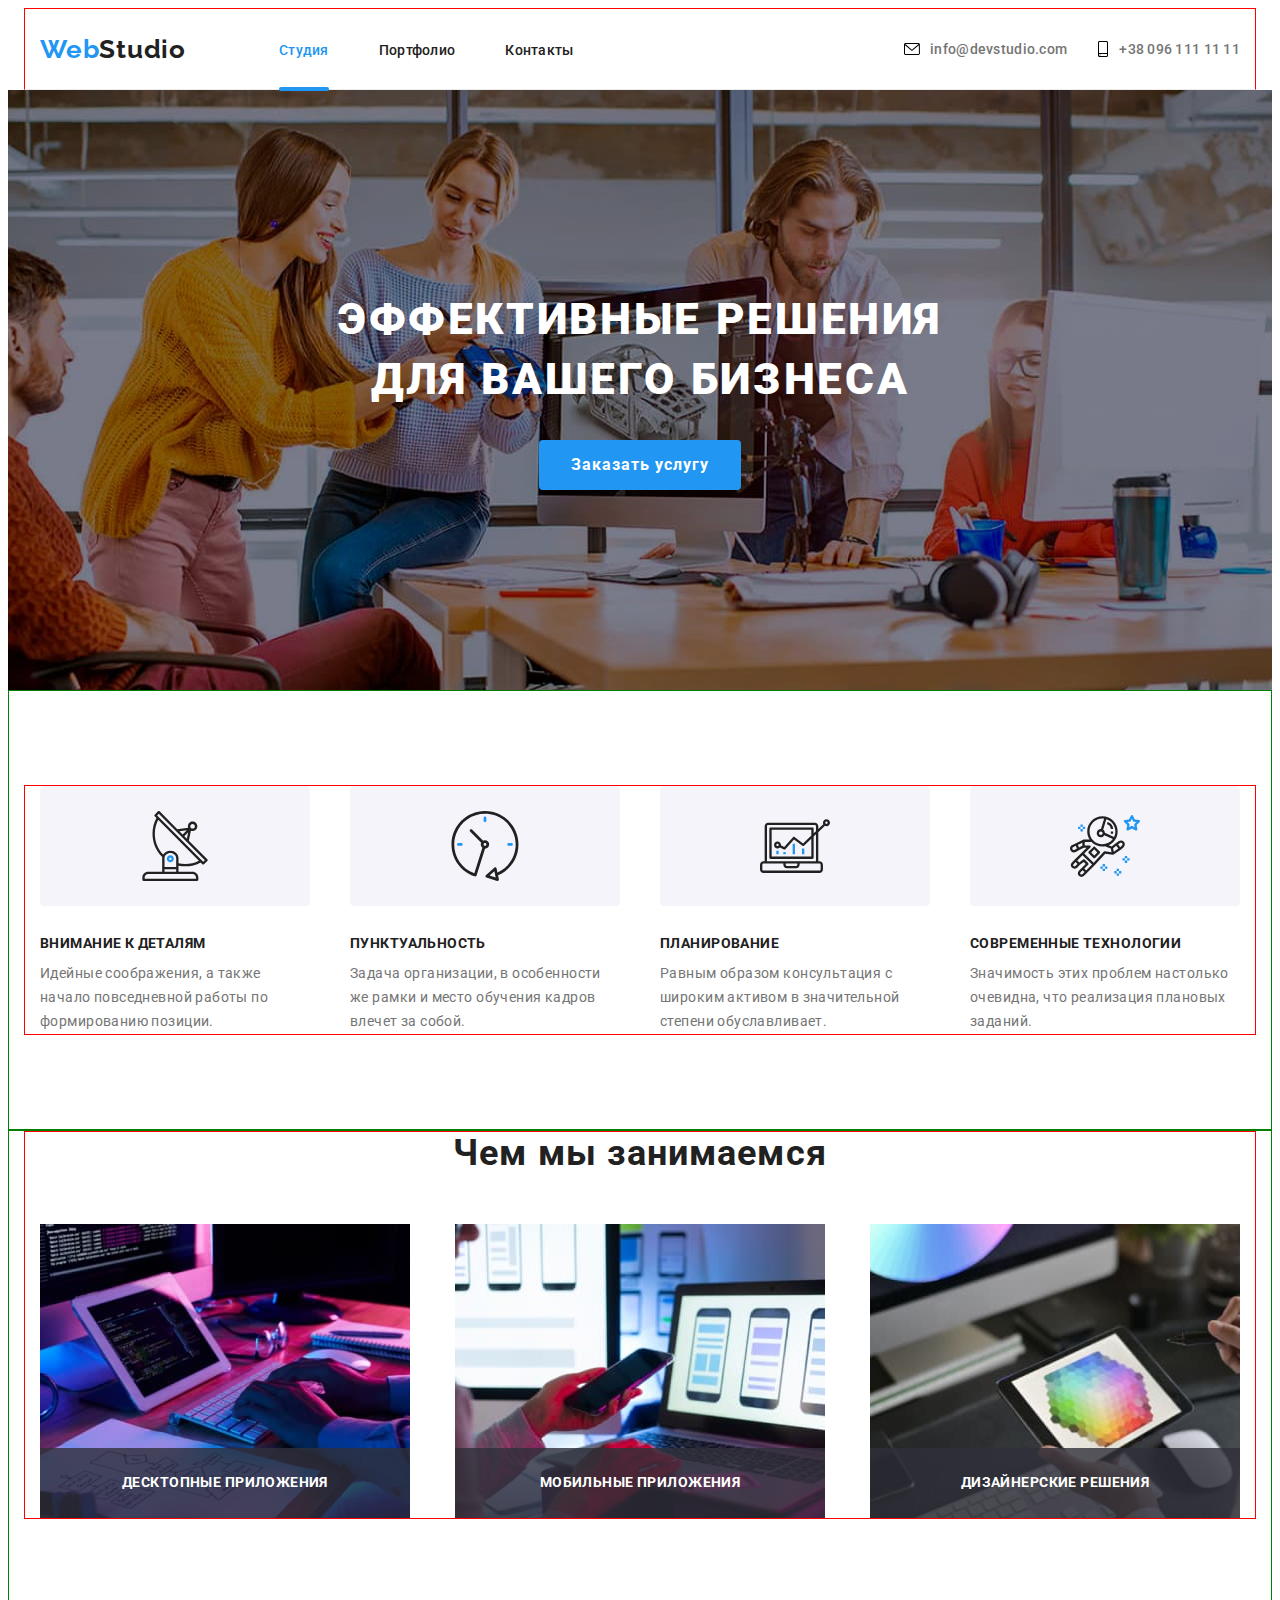
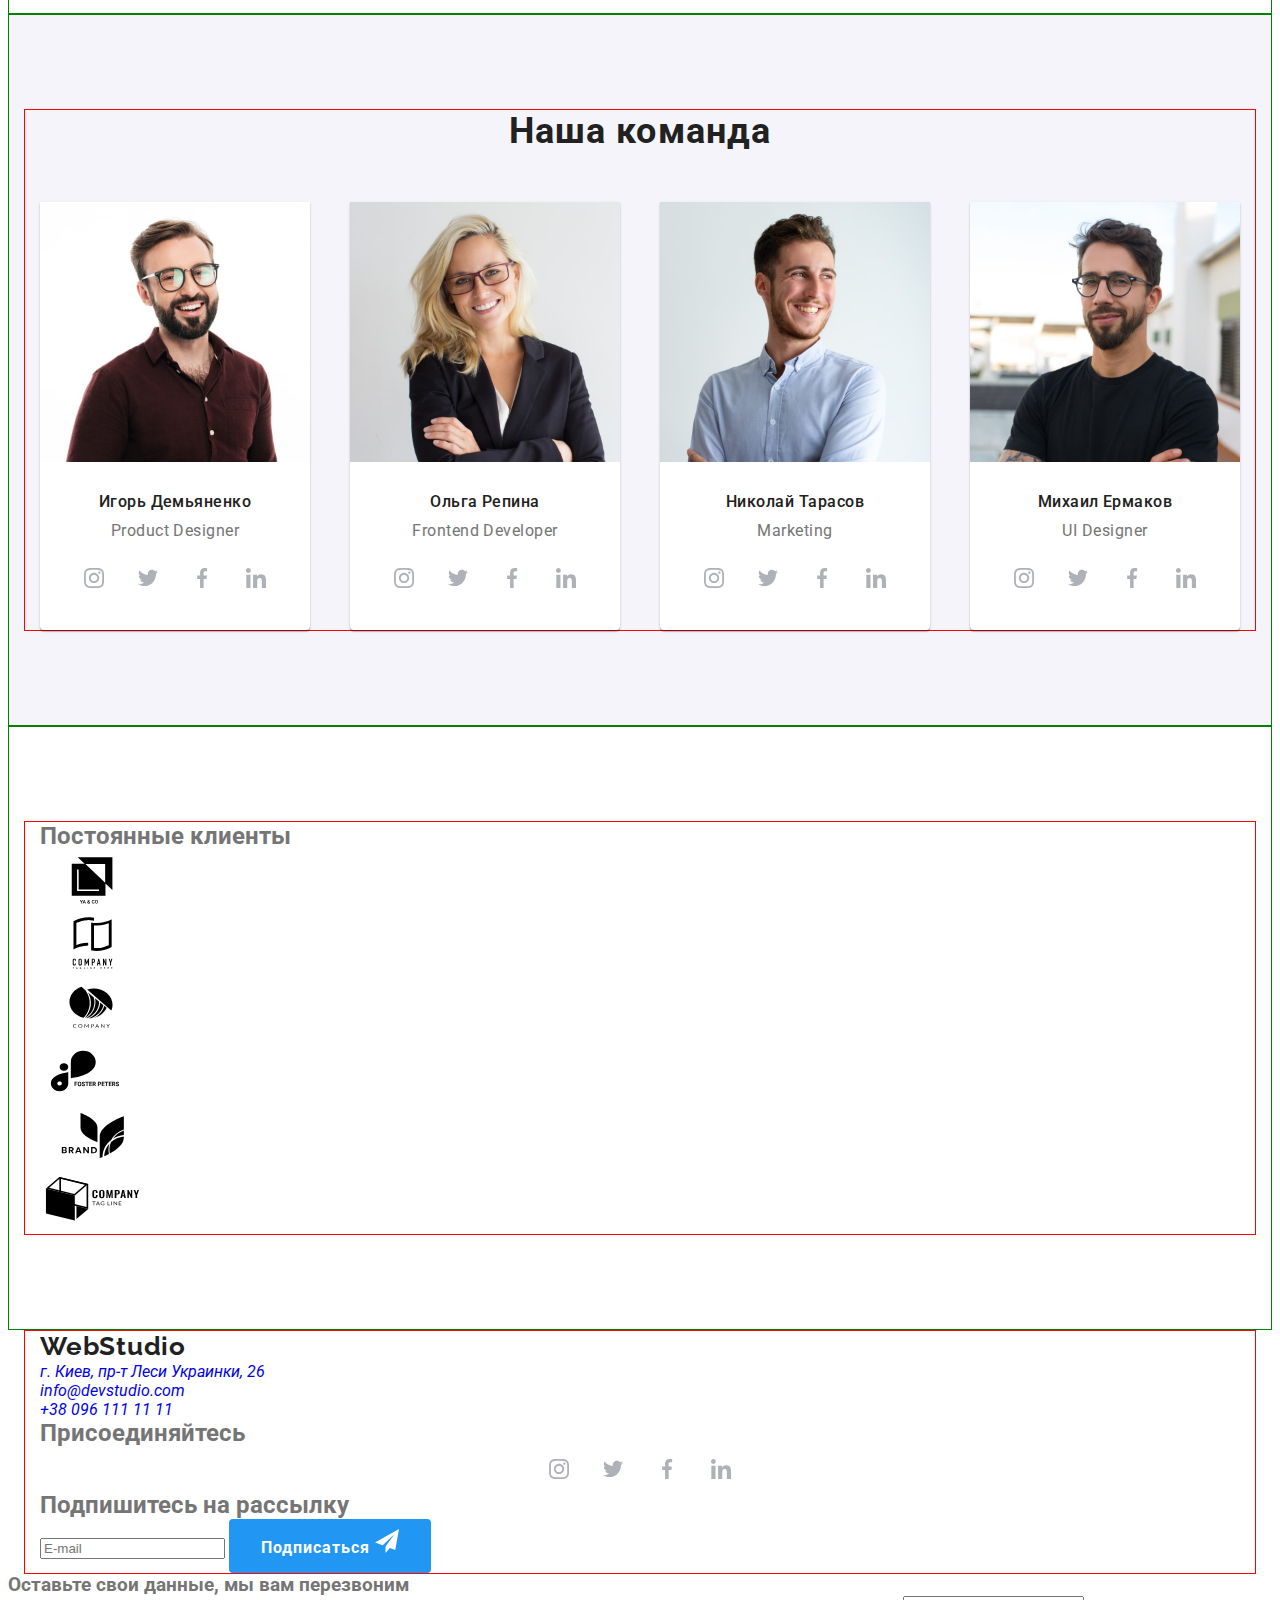
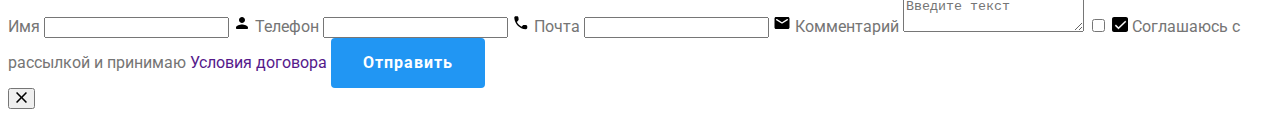
==== commit 6a6c95b0: "add sass" ====
--- a/index.html
+++ b/index.html
@@ -12,7 +12,7 @@
     <link rel="stylesheet" href="https://cdnjs.cloudflare.com/ajax/libs/modern-normalize/1.1.0/modern-normalize.min.css"
         integrity="sha512-wpPYUAdjBVSE4KJnH1VR1HeZfpl1ub8YT/NKx4PuQ5NmX2tKuGu6U/JRp5y+Y8XG2tV+wKQpNHVUX03MfMFn9Q=="
         crossorigin="anonymous" referrerpolicy="no-referrer" />
-    <link rel="stylesheet" href="./css/styles.css">
+    <link rel="stylesheet" href="./css/main.min.css">
 </head>
 <body>
     <header class="header conteiner">
@@ -21,9 +21,9 @@
                 <div><a href="./index.html" lang="en" class="logo header__logo"> <span class="logo--accent">Web</span>Studio</a>
                 </div>
                 <ul class="header__list">
-                    <li class="header__li"><a href="./index.html" class="header__link header__link--active">Студия</a></li>
-                    <li class="header__li"><a href="./portfolio.html" class="header__link">Портфолио</a></li>
-                    <li class="header__li"><a href="" class="header__link">Контакты</a></li>
+                    <li class="header__item"><a href="./index.html" class="header__link header__link--active">Студия</a></li>
+                    <li class="header__item"><a href="./portfolio.html" class="header__link">Портфолио</a></li>
+                    <li class="header__item"><a href="" class="header__link">Контакты</a></li>
                 </ul>
             </nav>
         <div class="header__box">
--- a/css/main.min.css
+++ b/css/main.min.css
@@ -0,0 +1 @@
+body{background-color:#fff;color:#757575;font-family:Roboto,sans-serif}h1,h2,h3,ul,p{margin:0;padding:0}img{display:block}li{list-style-type:none}a{text-decoration:none}.conteiner{width:1200px;margin-left:auto;margin-right:auto;padding-left:15px;padding-right:15px;border:1px solid red}.section{padding-top:94px;padding-bottom:94px;border:1px solid green}.header{border-bottom:1px solid #ececec}.header__box{display:flex;justify-content:space-between;align-items:center}.header__nav{display:flex;align-items:center}.header__list{display:flex}.header__item{position:relative}.header__item:not(:last-child){margin-right:50px}.header__box{display:flex}.header__link{color:#212121;font-weight:500;font-size:14px;line-height:1.17;letter-spacing:.02em;padding:32px 0;transition:color 250ms cubic-bezier(0.4, 0, 0.2, 1)}.header__link:hover,.header__link:focus{color:#2196f3}.logo{color:#212121;font-family:"Raleway";font-weight:700;font-size:26px;line-height:1.19;letter-spacing:.03em;transition:color 250ms cubic-bezier(0.4, 0, 0.2, 1)}.logo:hover,.logo:focus{color:#2196f3}.header__logo{margin-right:93px}.logo--accent{color:#2196f3}.header__link--active{color:#2196f3}.header__link--active::after{position:absolute;content:"";left:0;bottom:-32px;height:4px;width:100%;background-color:#2196f3;border-radius:2px}.header__contact{display:flex;align-items:center;color:#757575;font-weight:500;font-size:14px;line-height:1.17;letter-spacing:.02em;padding:32px 0;transition:color 250ms cubic-bezier(0.4, 0, 0.2, 1),fill 250ms cubic-bezier(0.4, 0, 0.2, 1)}.header__contact:first-child{margin-right:30px}.header__contact:hover,.header__contact:focus{fill:#2196f3}.header__contact:hover,.header__contact:focus{color:#2196f3}.header__icon{margin-right:10px}.hero{text-align:center;padding-top:200px;padding-bottom:200px;margin-left:auto;margin-right:auto;background:linear-gradient(to right, rgba(0, 0, 0, 0.1), rgba(0, 0, 0, 0.1)),url(../images/baner.jpg);background-repeat:no-repeat;background-size:cover;background-position:50% 50%}.hero__title{margin-bottom:30px;color:#fff;font-weight:900;font-size:44px;line-height:1.36;letter-spacing:.06em;text-transform:uppercase}.button{padding-top:10px;padding-left:32px;padding-bottom:10px;padding-right:32px;border-radius:4px;background-color:#2196f3;font-family:inherit;font-weight:700;font-size:16px;line-height:1.88;letter-spacing:.06em;color:#fff;border:none;cursor:pointer}.benefits__title{position:absolute;width:1px;height:1px;margin:-1px;border:0;padding:0;clip:rect(0 0 0 0);overflow:hidden}.benefits__list{display:flex;justify-content:space-between}.benefits__topic{margin-bottom:10px;font-weight:700;font-size:14px;line-height:1.14;letter-spacing:.03em;text-transform:uppercase;color:#212121}.benefits__item{width:270px}.benefits__box{display:flex;justify-content:center;align-items:center;margin-bottom:30px;width:270px;height:120px;background-color:#f5f4fa;border-radius:4px}.benefits__about{font-size:14px;line-height:1.71;letter-spacing:.03em}.work{padding-top:0}.work__list{display:flex;justify-content:space-between}.work__item{position:relative}.work__label{display:flex;justify-content:center;align-items:center;position:absolute;left:0;bottom:0;height:70px;width:100%;background-color:rgba(47,48,58,.8)}.work__topic{font-weight:700;font-size:14px;line-height:1.14;text-align:center;letter-spacing:.03em;text-transform:uppercase;color:#fff}.work__title{margin-bottom:50px;font-weight:700;font-size:36px;line-height:1.17;text-align:center;letter-spacing:.03em;color:#212121}.comand__title{margin-bottom:50px;font-weight:700;font-size:36px;line-height:1.17;text-align:center;letter-spacing:.03em;color:#212121}.comand{background:#f5f4fa}.comand__list{display:flex;justify-content:space-between}.comand__box{padding-top:30px;padding-bottom:30px;font-weight:400;font-size:16px;letter-spacing:.03em}.comand__topic{margin-bottom:10px;font-weight:500;font-size:16px;line-height:1.19;color:#212121;text-align:center}.comand__item{width:270px;background:#fff;box-shadow:0px 1px 3px rgba(0,0,0,.12),0px 1px 1px rgba(0,0,0,.14),0px 2px 1px rgba(0,0,0,.2);border-radius:0px 0px 4px 4px}.comand__about{text-align:center}.social{display:flex;justify-content:center}.comand__social{margin-top:16px}.social__link{display:flex;justify-content:center;align-items:center;width:44px;height:44px;border-radius:50%;background-color:rgba(0,0,0,0);fill:#afb1b8;transition:fill 250ms cubic-bezier(0.4, 0, 0.2, 1),background-color 250ms cubic-bezier(0.4, 0, 0.2, 1)}.social__link:hover,.social__link:focus{fill:#fff;background-color:#2196f3}.social__item:not(:last-child){margin-right:10px}/*# sourceMappingURL=main.min.css.map */